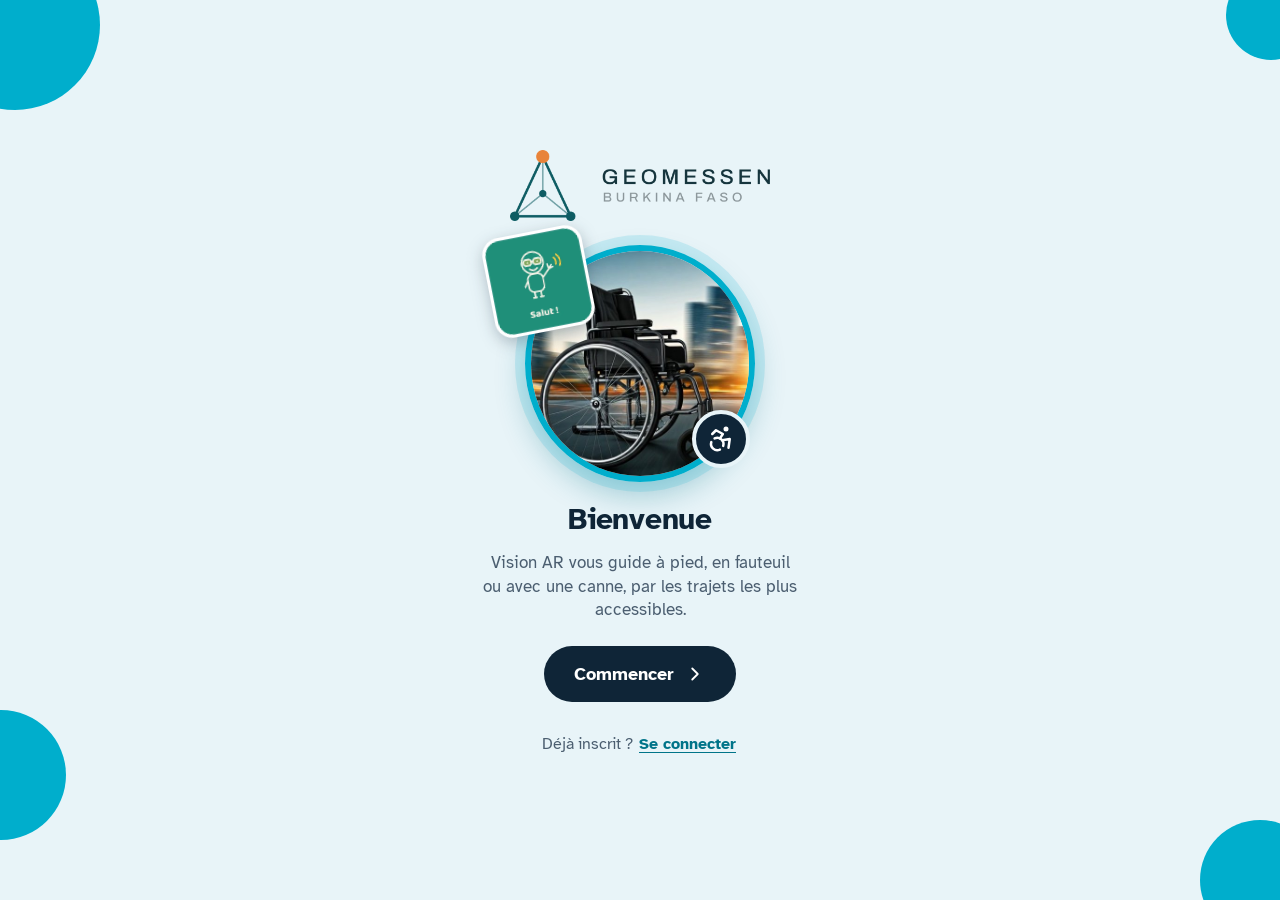
==== index.html @ e01a0bbf "iOS 26 : l'appli de l'écran d'accueil remplit l'écran jusqu'en bas Hauteur annoncée trop courte en m" ====
<!doctype html>
<html lang="fr">
<head>
<meta charset="utf-8">
<meta name="viewport" content="width=device-width, initial-scale=1, viewport-fit=cover">
<title>Vision AR</title>
<meta name="description" content="Guidage piéton accessible — Gennevilliers et Ouagadougou">
<meta name="theme-color" content="#E8F4F8" media="(prefers-color-scheme: light)">
<meta name="theme-color" content="#0A1622" media="(prefers-color-scheme: dark)">
<link rel="icon" type="image/png" href="icons/favicon-32.png?v=3">
<!-- Icône d'écran d'accueil intégrée à la page : certains iPhone n'arrivent pas à la télécharger au moment de l'ajout -->
<link rel="apple-touch-icon" id="touchIcon" href="[data-uri]">
<meta name="apple-mobile-web-app-capable" content="yes">
<meta name="mobile-web-app-capable" content="yes">
<meta name="apple-mobile-web-app-status-bar-style" content="black-translucent">
<meta name="apple-mobile-web-app-title" content="Vision AR">
<link rel="stylesheet" href="vendor/leaflet/leaflet.min.css">
<link rel="stylesheet" href="css/app.css">
<script>try { document.documentElement.dataset.theme = JSON.parse(localStorage.getItem("va-theme")) || "verre"; } catch { /* thème par défaut */ }</script>
<script>
// iOS 26, appli lancée depuis l'écran d'accueil : la hauteur annoncée est trop courte (environ la barre d'état),
// le bas de l'appli s'arrêtait avant le bord de l'écran. On mesure l'écart et on prolonge l'appli (--vp-gap).
(() => {
  const fix = () => {
    const standalone = navigator.standalone === true;      // iPhone seulement (sur Android, screen.height compte les barres système)
    const portrait = innerHeight > innerWidth;
    const gap = standalone && portrait ? Math.max(0, Math.min(120, screen.height - innerHeight)) : 0;
    document.documentElement.style.setProperty("--vp-gap", gap + "px");
  };
  fix();
  addEventListener("resize", fix);
  addEventListener("orientationchange", () => setTimeout(fix, 300));
})();
</script>
<script>
// Logo choisi dans les Paramètres (Paramètres → Logo sur l'écran d'accueil), copie intégrée gardée sur le téléphone.
// Manifeste : seulement hors iPhone. Depuis iOS 17.4, l'iPhone prend l'icône dans le manifeste s'il y en a un
// et doit alors la télécharger, ce qui échoue sur certains appareils (lettre « V » à la place du logo).
(() => {
  let logo = "vert";
  try {
    const l = JSON.parse(localStorage.getItem("va-logo")), data = localStorage.getItem("va-logo-icon");
    if (["soleil", "nuit", "pastille"].includes(l)) logo = l;
    if (logo !== "vert" && data && data.startsWith("data:image/png")) document.getElementById("touchIcon").href = data;
    if (logo !== "vert") document.querySelector('link[rel="icon"]').href = `icons/logos/${logo}/favicon-32.png?v=3`;
  } catch { /* logo par défaut */ }
  const ios = /iphone|ipad|ipod/i.test(navigator.userAgent) || (navigator.platform === "MacIntel" && navigator.maxTouchPoints > 1);
  if (!ios) {
    const m = document.createElement("link");
    m.rel = "manifest"; m.href = (logo === "vert" ? "manifest.webmanifest" : `manifest-${logo}.webmanifest`) + "?v=3";
    document.head.append(m);
  }
})();
</script>
</head>
<body>
<div id="loader" role="status" aria-live="polite">
  <img class="ld-logo" src="img/geomessen.png" alt="Geomessen" width="180" height="60">
  <svg class="ld-scene" viewBox="0 0 300 260" aria-hidden="true">
    <defs><linearGradient id="ldSky" x1="0" y1="0" x2="0" y2="1"><stop offset="0" stop-color="#00AECC"/><stop offset="1" stop-color="#BDEFF7"/></linearGradient>
      <clipPath id="ldClip"><rect width="300" height="260" rx="28"/></clipPath></defs>
    <g clip-path="url(#ldClip)">
      <rect width="300" height="75" fill="url(#ldSky)"/>
      <rect y="72" width="300" height="190" fill="#9FD9A8"/>
      <polygon points="140,72 160,72 270,262 30,262" fill="#5E6B78"/>
      <polygon points="140,72 143,72 70,262 30,262" fill="#C9D3DC"/><polygon points="157,72 160,72 270,262 230,262" fill="#C9D3DC"/>
      <g fill="#fff"><rect class="ld-dash" style="animation-delay:-0s" x="-2" y="-9" width="4" height="18" rx="2"/><rect class="ld-dash" style="animation-delay:-0.5s" x="-2" y="-9" width="4" height="18" rx="2"/><rect class="ld-dash" style="animation-delay:-1s" x="-2" y="-9" width="4" height="18" rx="2"/><rect class="ld-dash" style="animation-delay:-1.5s" x="-2" y="-9" width="4" height="18" rx="2"/></g>
      <g class="ld-tree ld-l" style="animation-delay:-0s"><rect x="-1.5" y="-10" width="3" height="10" rx="1" fill="#8A5A3B"/><circle cy="-16" r="9" fill="#2E9E6B"/><circle cx="-4" cy="-19" r="5" fill="#3DDC97" opacity=".7"/></g><g class="ld-tree ld-l" style="animation-delay:-0.75s"><rect x="-1.5" y="-10" width="3" height="10" rx="1" fill="#8A5A3B"/><circle cy="-16" r="9" fill="#2E9E6B"/><circle cx="-4" cy="-19" r="5" fill="#3DDC97" opacity=".7"/></g><g class="ld-tree ld-l" style="animation-delay:-1.5s"><rect x="-1.5" y="-10" width="3" height="10" rx="1" fill="#8A5A3B"/><circle cy="-16" r="9" fill="#2E9E6B"/><circle cx="-4" cy="-19" r="5" fill="#3DDC97" opacity=".7"/></g><g class="ld-tree ld-l" style="animation-delay:-2.25s"><rect x="-1.5" y="-10" width="3" height="10" rx="1" fill="#8A5A3B"/><circle cy="-16" r="9" fill="#2E9E6B"/><circle cx="-4" cy="-19" r="5" fill="#3DDC97" opacity=".7"/></g><g class="ld-tree ld-r" style="animation-delay:-0s"><rect x="-1.5" y="-10" width="3" height="10" rx="1" fill="#8A5A3B"/><circle cy="-16" r="9" fill="#2E9E6B"/><circle cx="-4" cy="-19" r="5" fill="#3DDC97" opacity=".7"/></g><g class="ld-tree ld-r" style="animation-delay:-0.75s"><rect x="-1.5" y="-10" width="3" height="10" rx="1" fill="#8A5A3B"/><circle cy="-16" r="9" fill="#2E9E6B"/><circle cx="-4" cy="-19" r="5" fill="#3DDC97" opacity=".7"/></g><g class="ld-tree ld-r" style="animation-delay:-1.5s"><rect x="-1.5" y="-10" width="3" height="10" rx="1" fill="#8A5A3B"/><circle cy="-16" r="9" fill="#2E9E6B"/><circle cx="-4" cy="-19" r="5" fill="#3DDC97" opacity=".7"/></g><g class="ld-tree ld-r" style="animation-delay:-2.25s"><rect x="-1.5" y="-10" width="3" height="10" rx="1" fill="#8A5A3B"/><circle cy="-16" r="9" fill="#2E9E6B"/><circle cx="-4" cy="-19" r="5" fill="#3DDC97" opacity=".7"/></g>
      <g class="ld-chair" transform="translate(150 218)">
        <ellipse class="ld-tire" cx="-22" cy="0" rx="6" ry="26"/><ellipse class="ld-tire" cx="22" cy="0" rx="6" ry="26"/><ellipse class="ld-wheel" cx="-22" cy="0" rx="6" ry="26"/><ellipse class="ld-wheel" cx="22" cy="0" rx="6" ry="26"/>
        <rect x="-18" y="-6" width="36" height="8" rx="3" fill="#0F2537"/>
        <rect x="-15" y="-40" width="30" height="36" rx="8" fill="#007489"/>
        <rect x="-13" y="-36" width="26" height="22" rx="5" fill="#0F2537" opacity=".35"/>
        <path class="ld-arm" d="M-14 -34 L-24 -12" /><path class="ld-arm" d="M14 -34 L24 -12"/>
        <circle cx="0" cy="-50" r="10" fill="#0F2537"/>
      </g>
    </g>
  </svg>
  <p class="ld-text">Chargement<span class="ld-dots" aria-hidden="true"></span></p>
</div>
<div id="map" aria-label="Plan"></div>
<section id="panel" aria-live="polite"></section>
<div id="hud" hidden></div>
<div id="ar" hidden aria-label="Vue caméra"></div>
<div id="toast" role="status" hidden></div>
<script src="vendor/leaflet/leaflet.min.js"></script>
<script type="module" src="js/app.js"></script>
</body>
</html>
---- css/app.css ----
/* Vision AR — identité visuelle.
   Pensée pour les personnes à mobilité réduite ou malvoyantes :
   - police Atkinson Hyperlegible (Braille Institute), lettres faciles à distinguer ;
   - palette bleu pétrole (confiance, calme) + turquoise réservé AU CHEMIN, partout le même ;
   - alertes en ambre / corail, toujours avec une icône et un texte (jamais la couleur seule) ;
   - contrastes vérifiés : texte >= 4,5:1 (WCAG AA) en clair comme en sombre ; cibles tactiles >= 48 px. */

@font-face { font-family: "Atkinson Hyperlegible"; font-weight: 400; font-style: normal; font-display: swap;
  src: url("../fonts/atkinson-hyperlegible-400.woff2") format("woff2"); }
@font-face { font-family: "Atkinson Hyperlegible"; font-weight: 700; font-style: normal; font-display: swap;
  src: url("../fonts/atkinson-hyperlegible-700.woff2") format("woff2"); }

:root {
  --radius: 18px;
  --safe-top: env(safe-area-inset-top, 0px); --safe-bottom: env(safe-area-inset-bottom, 0px);
  --safe-left: env(safe-area-inset-left, 0px); --safe-right: env(safe-area-inset-right, 0px);
  --gutter: 18px;
  --side: min(420px, 46vw);
  --panel-h: 0px; --card-h: 0px; --heading: 0deg;
  --brand: #00AECC; --brand-dark: #007489;
  --route: #00AECC; --cyan: #5BE0EA; --amber: #FFC24B; --yellow: #FFE600;
  --c-orange: #F2994A; --c-blue: #2F80ED; --c-magenta: #C2389E;
}
/* Verre : clair, surfaces translucides sur un fond bleuté doux (maquette « Turn right ») */
:root, [data-theme="verre"] {
  --bg: #E8F4F8; --bg-grad: linear-gradient(180deg, #EEF7FA 0%, #E0F0F5 100%);
  --surface: rgba(255, 255, 255, .56); --surface-solid: #FFFFFF; --surface-2: rgba(15, 37, 55, .06); --glass-border: rgba(255, 255, 255, .8);
  /* le flou éclaircit ce qui est derrière : le texte foncé reste lisible même sur une rue sombre */
  --glass-filter: blur(22px) saturate(1.7) brightness(1.15);
  --panel-bg: rgba(236, 241, 248, .6);
  --ink: #0F2537; --muted: #4B5E70; --line: #7C8DA0; --hair: rgba(15, 37, 55, .1);
  --primary: #007489; --on-primary: #FFFFFF; --primary-soft: #DCF3F8; --on-primary-soft: #00505F;
  --ok: #1C7A4D; --ok-bg: #E1F3E9; --warn: #7A4B00; --warn-bg: #FFF1D1; --warn-solid: #F2A23A; --danger: #B42318; --danger-bg: #FDE6E3;
  --nav-bg: rgba(255, 255, 255, .64); --nav-ink: #0F2537;
  --shadow: 0 1px 2px rgba(15, 37, 55, .06), 0 10px 28px rgba(15, 37, 55, .12);
  --accent-grad: linear-gradient(135deg, #00AECC 0%, #3DDC97 100%);
  color-scheme: light;
}
/* Néon : sombre, reflets turquoise (maquette des chevrons lumineux) */
[data-theme="neon"] {
  --bg: #061019; --bg-grad: radial-gradient(120% 60% at 50% 0%, #0E3442 0%, #061019 60%);
  --surface: rgba(14, 32, 48, .52); --surface-solid: #10273A; --surface-2: rgba(91, 224, 234, .08); --glass-border: rgba(91, 224, 234, .24);
  /* le flou assombrit ce qui est derrière : le texte clair reste lisible même sur une rue claire */
  --glass-filter: blur(22px) saturate(1.4) brightness(.6);
  --panel-bg: rgba(6, 16, 25, .7);
  --ink: #ECF2F7; --muted: #A7B7C7; --line: #6F8499; --hair: rgba(91, 224, 234, .14);
  --primary: #33C6DE; --on-primary: #04222B; --primary-soft: rgba(0, 174, 204, .18); --on-primary-soft: #C2F1F8;
  --ok: #7FD6A6; --ok-bg: rgba(61, 220, 151, .14); --warn: #FFD27A; --warn-bg: rgba(255, 194, 75, .14); --warn-solid: #F2A23A;
  --danger: #FF9C8F; --danger-bg: rgba(255, 107, 91, .14);
  --nav-bg: rgba(8, 24, 36, .56); --nav-ink: #FFFFFF;
  --shadow: 0 0 0 1px rgba(91, 224, 234, .08), 0 10px 30px rgba(0, 0, 0, .45);
  --accent-grad: linear-gradient(135deg, #5AD3E8 0%, #00AECC 100%);
  color-scheme: dark;
}

* { box-sizing: border-box; -webkit-tap-highlight-color: transparent; }
[hidden] { display: none !important; }
html, body { margin: 0; height: 100%; overflow: hidden; -webkit-text-size-adjust: 100%; text-size-adjust: 100%; }
/* pas de « glisser pour revenir » du navigateur : l'appli gère ses propres gestes */
html, body { overscroll-behavior: none; }
body { background: var(--bg-grad), var(--bg); color: var(--ink); font: 17px/1.4 "Atkinson Hyperlegible", system-ui, -apple-system, "Segoe UI", Roboto, sans-serif; }
button, input { font: inherit; color: inherit; }
button { touch-action: manipulation; cursor: pointer; }
h1 { font-size: 28px; line-height: 1.15; margin: 0; letter-spacing: -.01em; }
h2 { font-size: 24px; line-height: 1.2; margin: 0; }
h3 { font-size: 18px; margin: 0; display: flex; align-items: center; gap: 10px; }
p { margin: 0; }
.i { width: 22px; height: 22px; flex: none; }
:focus-visible { outline: 3px solid var(--primary); outline-offset: 2px; border-radius: 10px; }
.row { display: flex; align-items: center; gap: 10px; }
.grow { flex: 1; min-width: 0; }
.muted { color: var(--muted); font-size: 15px; display: flex; gap: 8px; align-items: flex-start; }
.muted .i { width: 18px; height: 18px; margin-top: 2px; }

/* Barres de défilement masquées partout : le défilement au doigt, à la molette et au clavier reste actif */
* { scrollbar-width: none; }
*::-webkit-scrollbar { display: none; width: 0; height: 0; }

/* ---- Mise en page : plan en haut, panneau en bas (portrait) --------------------------------- */
#map { position: fixed; left: 0; right: 0; top: 0; height: 40vh; height: 40dvh; z-index: 0; background: var(--surface-2); }
#panel { position: fixed; left: 0; right: 0; bottom: 0; top: calc(40vh - 20px); top: calc(40dvh - 20px);
  overflow-y: auto; overscroll-behavior: contain; background: var(--panel-bg);
  -webkit-backdrop-filter: var(--glass-filter); backdrop-filter: var(--glass-filter); display: flex; flex-direction: column; gap: 14px;
  padding: 8px calc(var(--gutter) + var(--safe-right)) calc(var(--gutter) + var(--safe-bottom)) calc(var(--gutter) + var(--safe-left));
  border-radius: 24px 24px 0 0; box-shadow: 0 -8px 30px rgba(15, 37, 55, .16); z-index: 500; }
#panel > * { flex: none; }
/* Poignée du panneau : grande zone tactile (48 px), petite barre visible */
.handle { display: block; width: 96px; height: 28px; margin: -4px auto 0; border: 0; background: transparent; position: relative; cursor: grab; }
.handle::before { content: ""; position: absolute; left: 50%; top: 11px; width: 48px; height: 6px; margin-left: -24px; border-radius: 3px;
  background: var(--line); opacity: .7; }
.sheet-head { touch-action: none; user-select: none; -webkit-user-select: none; }
body.full #map { display: none; }
/* Recherche et choix d'itinéraire : le plan occupe tout l'écran, SOUS le panneau en verre ;
   le panneau prend la hauteur de son contenu et se réduit d'un glissement (voir layoutSheet) */
body.sheet #map { height: 100vh; height: 100dvh; }
body.sheet #panel { top: auto; min-height: 50vh; min-height: 50dvh; max-height: calc(100vh - 96px - var(--safe-top)); max-height: calc(100dvh - 96px - var(--safe-top));
  transform: translateY(var(--sheet-y, 0px)); transition: transform .3s cubic-bezier(.2, .8, .2, 1); }
body.sheet.dragging #panel { transition: none; }
/* Panneau abaissé : la poignée et le titre seulement ; le reste s'efface au lieu d'être coupé */
body.sheet #panel > :not(.sheet-head) { transition: opacity .2s ease; }
body.sheet #panel.collapsed > :not(.sheet-head) { opacity: 0; visibility: hidden; }
/* Bas d'écran : le panneau se fond dans la couleur du fond (sur iPhone, la bande sous l'appli a cette couleur) */
body.sheet { background: var(--bg); }
body.sheet::after { content: ""; position: fixed; left: 0; right: 0; bottom: 0; height: calc(12px + var(--safe-bottom)); z-index: 501;
  pointer-events: none; background: linear-gradient(to bottom, transparent, var(--bg)); }
body.sheet .leaflet-bottom { bottom: calc(var(--sheet-h, 0px) + 6px); transition: bottom .3s; }
@media (prefers-reduced-motion: reduce) { body.sheet #panel { transition: none; } }
body.full #panel { top: 0; border-radius: 0; box-shadow: none; background: var(--bg-grad), var(--bg); padding-top: calc(var(--gutter) + var(--safe-top));
  padding-left: max(calc(var(--gutter) + var(--safe-left)), calc((100% - 620px) / 2));
  padding-right: max(calc(var(--gutter) + var(--safe-right)), calc((100% - 620px) / 2)); }
body.nav #map { height: 100vh; height: 100dvh; }
body.nav #panel { top: auto; max-height: 54vh; max-height: 54dvh; gap: 12px; }
body.nav .leaflet-bottom { bottom: var(--panel-h); }
.actions { display: flex; gap: 10px; }
.actions > * { flex: 1; min-width: 0; }

@media (max-width: 380px), (max-height: 700px) {
  :root { --gutter: 14px; }
  h1 { font-size: 25px; } h2 { font-size: 22px; }
  #panel { gap: 11px; }
}
@media (orientation: landscape) and (max-height: 600px), (min-width: 768px) and (min-height: 601px) {
  #map, body.nav #map { left: var(--side); right: 0; top: 0; height: 100vh; height: 100dvh; }
  #panel, body.nav #panel { top: 0; bottom: 0; left: 0; right: auto; width: var(--side); max-height: none;
    border-radius: 0; box-shadow: 6px 0 24px rgba(15, 37, 55, .14); padding-top: calc(var(--gutter) + var(--safe-top)); }
  body.full #panel { width: auto; right: 0; }
  body.nav .leaflet-bottom { bottom: 0; }
  body.sheet #map { left: var(--side); }
  body.sheet #panel { top: 0; max-height: none; transform: none !important; }
  body.sheet .leaflet-bottom { bottom: 0; }
  .navcard { left: calc(var(--side) + 12px) !important; }
  .handle { display: none; }
}
@media (orientation: landscape) and (max-height: 600px) {
  :root { --gutter: 14px; }
  #panel { gap: 10px; }
}

/* ---- Boutons ------------------------------------------------------------------------------- */
.btn { min-height: 56px; border: 0; border-radius: 16px; padding: 0 20px; font-size: 18px; font-weight: 700;
  display: inline-flex; align-items: center; justify-content: center; gap: 10px; width: 100%; transition: transform .08s, filter .15s; }
.btn:active { transform: scale(.98); }
.btn.primary { background: var(--primary); color: var(--on-primary); box-shadow: 0 8px 22px rgba(0, 116, 137, .3); }
.btn.danger-soft { background: var(--danger-bg); color: var(--danger); }
.btn.soft { background: var(--primary-soft); color: var(--on-primary-soft); }
.btn.warn { background: var(--warn-bg); color: var(--warn); }
.btn.dark { background: var(--ink); color: var(--bg); }
.btn.small { min-height: 48px; font-size: 16px; padding: 0 14px; width: auto; }
.btn:disabled { opacity: .45; box-shadow: none; cursor: not-allowed; }
.icon-btn { -webkit-backdrop-filter: var(--glass-filter); backdrop-filter: var(--glass-filter); outline: 1px solid var(--glass-border); outline-offset: -1px; width: 48px; height: 48px; flex: none; border-radius: 50%; border: 0; background: var(--surface); color: var(--primary);
  display: grid; place-items: center; box-shadow: var(--shadow); }
.icon-btn .i { width: 24px; height: 24px; }

/* ---- Écran profil -------------------------------------------------------------------------- */
.hero { display: flex; flex-direction: column; gap: 10px; padding: 4px 0 2px; }
.hero.compact { gap: 8px; }
.brand { display: flex; align-items: center; gap: 10px; font-weight: 700; color: var(--primary); font-size: 18px; }
.brand img { border-radius: 11px; box-shadow: var(--shadow); }
.lead { color: var(--muted); font-size: 17px; }
.tiles { display: grid; grid-template-columns: repeat(2, minmax(0, 1fr)); gap: 12px; }
.tile { -webkit-backdrop-filter: var(--glass-filter); backdrop-filter: var(--glass-filter); outline: 1px solid var(--glass-border); outline-offset: -1px; position: relative; min-height: 112px; border: 2px solid transparent; border-radius: var(--radius); background: var(--surface);
  box-shadow: var(--shadow); padding: 14px; display: flex; flex-direction: column; align-items: flex-start; justify-content: space-between;
  gap: 10px; text-align: left; transition: border-color .15s, background .15s; }
.tile-ic { width: 48px; height: 48px; border-radius: 14px; display: grid; place-items: center; background: var(--surface-2); color: var(--primary); }
.tile-ic .i { width: 28px; height: 28px; }
.tile-label { font-weight: 700; font-size: 16px; line-height: 1.2; }
.tile-check { position: absolute; top: 10px; right: 10px; width: 28px; height: 28px; border-radius: 50%; display: grid; place-items: center;
  background: var(--primary); color: var(--on-primary); opacity: 0; transform: scale(.6); transition: .15s; }
.tile-check .i { width: 18px; height: 18px; stroke-width: 3; }
.tile.on { border-color: var(--primary); background: var(--primary-soft); }
.tile.on .tile-ic { background: var(--primary); color: var(--on-primary); }
.tile.on .tile-check { opacity: 1; transform: scale(1); }
.tile.report { min-height: 96px; }
.tile.report .tile-ic { color: var(--warn); background: var(--warn-bg); }
.tile.report:active { border-color: var(--warn-solid); }
.card { -webkit-backdrop-filter: var(--glass-filter); backdrop-filter: var(--glass-filter); outline: 1px solid var(--glass-border); outline-offset: -1px; background: var(--surface); border-radius: var(--radius); padding: 16px; display: flex; flex-direction: column; gap: 6px; box-shadow: var(--shadow); }
.card h3 { color: var(--primary); margin-bottom: 4px; }
.slider { padding: 6px 0 10px; border-bottom: 1px solid var(--hair); }
.slider b { color: var(--primary); }
.scale { display: flex; justify-content: space-between; color: var(--muted); font-size: 13px; }
input[type=range] { width: 100%; accent-color: var(--primary); height: 32px; }
.setting { display: flex; align-items: center; gap: 12px; min-height: 56px; cursor: pointer; }
.setting + .setting { border-top: 1px solid var(--hair); }
.setting > .i { color: var(--primary); }
.setting.strong { -webkit-backdrop-filter: var(--glass-filter); backdrop-filter: var(--glass-filter); outline: 1px solid var(--glass-border); outline-offset: -1px; background: var(--surface); border-radius: var(--radius); padding: 4px 16px; box-shadow: var(--shadow); font-weight: 700; }
.setting.strong > .i { color: var(--danger); }
.switch { appearance: none; width: 54px; height: 32px; border-radius: 16px; background: var(--surface-2); border: 2px solid var(--line);
  position: relative; flex: none; transition: .15s; cursor: pointer; }
.switch::after { content: ""; position: absolute; width: 20px; height: 20px; border-radius: 50%; background: var(--line); top: 4px; left: 4px; transition: .15s; }
.switch:checked { background: var(--primary); border-color: var(--primary); }
.switch:checked::after { background: var(--on-primary); left: 26px; }
.install { display: flex; align-items: center; gap: 12px; padding: 14px 16px; border-radius: var(--radius); background: var(--primary-soft); color: var(--on-primary-soft); }
.install > .i { width: 28px; height: 28px; }
.install span { display: block; font-size: 15px; }
.fine { color: var(--muted); font-size: 13px; display: flex; gap: 8px; }
.fine .i { width: 18px; height: 18px; }

/* ---- Écran « Où allez-vous ? » --------------------------------------------------------------- */
.trip { -webkit-backdrop-filter: var(--glass-filter); backdrop-filter: var(--glass-filter); outline: 1px solid var(--glass-border); outline-offset: -1px; background: var(--surface); border-radius: var(--radius); padding: 8px 10px 8px 16px; box-shadow: var(--shadow); position: relative; }
.trip-row { display: flex; align-items: center; gap: 12px; min-height: 56px; }
.trip-row small { display: block; color: var(--muted); font-size: 13px; }
.trip-row b { display: block; overflow: hidden; text-overflow: ellipsis; white-space: nowrap; }
.trip-dot { width: 14px; height: 14px; border-radius: 50%; flex: none; }
.trip-dot.start { border: 4px solid var(--primary); background: var(--surface); }
.trip-dot.end { background: var(--danger); box-shadow: 0 0 0 3px var(--danger-bg); }
.trip-line { position: absolute; left: 22px; top: 44px; height: 30px; border-left: 2px dotted var(--line); }
.trip .icon-btn { box-shadow: none; background: var(--surface-2); }
.search { display: flex; align-items: center; gap: 10px; min-height: 52px; padding: 0 12px; border-radius: 14px; background: var(--surface-2);
  border: 2px solid transparent; color: var(--muted); }
.search:focus-within { border-color: var(--primary); background: var(--surface); }
.search input { border: 0; outline: 0; background: transparent; width: 100%; font-size: 17px; color: var(--ink); min-height: 48px; }
.search input::placeholder { color: var(--muted); }
.search input { -webkit-appearance: none; appearance: none; }
.search input::-webkit-search-cancel-button, .search input::-webkit-search-decoration { -webkit-appearance: none; display: none; }
/* Croix « effacer » : pastille ronde aux couleurs de l'appli, zone tactile de 44 px */
.search-clear { flex: none; display: grid; place-items: center; width: 44px; height: 44px; margin-right: -8px; padding: 0; border: 0;
  background: transparent; cursor: pointer; -webkit-tap-highlight-color: transparent; }
.search-clear[hidden] { display: none; }
.search-clear .i { width: 26px; height: 26px; padding: 5px; border-radius: 50%; background: var(--primary-soft); color: var(--primary);
  stroke-width: 2.6; transition: transform .15s ease, background .15s ease; }
.search-clear:active .i { transform: scale(.88); background: var(--primary); color: var(--on-primary); }
.search-clear:focus-visible { outline: 2px solid var(--primary); outline-offset: -2px; border-radius: 50%; }
.places-box { display: contents; }
.places { -webkit-backdrop-filter: var(--glass-filter); backdrop-filter: var(--glass-filter); outline: 1px solid var(--glass-border); outline-offset: -1px; background: var(--surface); border-radius: var(--radius); box-shadow: var(--shadow); overflow: hidden; }
.place { width: 100%; min-height: 60px; border: 0; background: transparent; display: flex; align-items: center; gap: 12px; padding: 8px 14px; text-align: left; }
.place + .place { border-top: 1px solid var(--hair); }
.place > .i:first-child { color: var(--primary); }
.place > .i:last-child { color: var(--line); width: 18px; }
.place small { display: block; color: var(--muted); font-size: 13px; }
.pick { display: flex; flex-direction: column; gap: 8px; }
.pick > span { display: flex; align-items: center; gap: 8px; color: var(--muted); font-size: 14px; }
.pick > span .i { width: 18px; height: 18px; }
.seg { display: flex; background: var(--surface-2); border-radius: 14px; padding: 4px; gap: 4px; }
.seg button { flex: 1; min-height: 44px; border: 0; border-radius: 11px; background: transparent; font-size: 15px; font-weight: 700; color: var(--muted);
  display: inline-flex; align-items: center; justify-content: center; gap: 6px; }
.seg button .i { width: 18px; height: 18px; }
.seg button.on { background: var(--surface); color: var(--primary); box-shadow: 0 1px 4px rgba(15, 37, 55, .15); }
.rcard { -webkit-backdrop-filter: var(--glass-filter); backdrop-filter: var(--glass-filter); outline: 1px solid var(--glass-border); outline-offset: -1px; background: var(--surface); border-radius: var(--radius); padding: 14px 16px; border: 2px solid transparent; box-shadow: var(--shadow);
  display: flex; flex-direction: column; gap: 10px; cursor: pointer; transition: border-color .15s; }
.rcard.sel { border-color: var(--primary); }
.rc-head { display: flex; align-items: flex-start; gap: 10px; }
.rc-head > .grow > b { display: block; font-size: 18px; }
.rc-time { color: var(--primary); white-space: nowrap; }
.rc-time b { font-size: 30px; line-height: 1; }
.rc-meta { display: flex; flex-wrap: wrap; gap: 6px 14px; font-size: 15px; color: var(--muted); }
.rc-meta span { display: inline-flex; align-items: center; gap: 6px; }
.rc-meta .i { width: 18px; height: 18px; }
.rc-meta .good { color: var(--ok); } .rc-meta .bad { color: var(--danger); font-weight: 700; }
.badge { display: inline-flex; align-items: center; gap: 5px; margin-top: 4px; font-size: 13px; font-weight: 700; padding: 3px 9px; border-radius: 999px; }
.badge .i { width: 15px; height: 15px; }
.badge.ok { background: var(--ok-bg); color: var(--ok); }
.badge.danger { background: var(--danger-bg); color: var(--danger); }
.tags { display: flex; flex-wrap: wrap; gap: 6px; }
.tag { display: inline-flex; align-items: center; gap: 5px; font-size: 13px; font-weight: 700; border-radius: 8px; padding: 4px 9px;
  background: var(--surface-2); color: var(--muted); }
.tag .i { width: 15px; height: 15px; }
.tag.warn { background: var(--warn-bg); color: var(--warn); }
.tag.danger { background: var(--danger-bg); color: var(--danger); }
.msg { display: flex; gap: 10px; align-items: flex-start; border-radius: 14px; padding: 12px 14px; font-size: 16px; }
.msg .i { margin-top: 1px; }
.msg.warn { background: var(--warn-bg); color: var(--warn); }
.msg.ok { background: var(--ok-bg); color: var(--ok); }

/* ---- Guidage ------------------------------------------------------------------------------- */
.trip-stats { display: flex; flex-wrap: wrap; align-items: center; gap: 10px 16px; }  /* boutons à la ligne si l'écran est étroit */
.trip-stats > div:not(.tools) b { display: block; font-size: 22px; line-height: 1.1; }
.trip-stats > div:not(.tools) span { color: var(--muted); font-size: 14px; }
.tools { margin-left: auto; display: flex; gap: 6px; }
.tool { width: 58px; min-height: 58px; border: 0; border-radius: 14px; background: var(--surface); box-shadow: var(--shadow); color: var(--primary);
  display: flex; flex-direction: column; align-items: center; justify-content: center; gap: 2px; font-size: 11px; font-weight: 700; }
.tool.on { background: var(--primary-soft); color: var(--on-primary-soft); }
.sim { display: flex; gap: 8px; align-items: center; }
.sim .btn { width: auto; flex: 1.2; min-height: 48px; font-size: 16px; }
.sim .speed { flex: 1.4; }
.sim .icon-btn { box-shadow: none; background: var(--surface-2); }
.muted.gps .i { color: var(--ok); }
.navcard { position: fixed; left: calc(12px + var(--safe-left)); right: calc(12px + var(--safe-right)); top: calc(12px + var(--safe-top)); z-index: 600;
  background: var(--nav-bg); color: var(--nav-ink); border-radius: 20px; padding: 14px 16px; display: flex; align-items: center; gap: 14px;
  box-shadow: 0 10px 30px rgba(6, 20, 32, .35); }
.nc-ic { width: 64px; height: 64px; flex: none; border-radius: 18px; background: var(--route); color: #04222B; display: grid; place-items: center; }
.nc-ic .i { width: 42px; height: 42px; stroke-width: 2.6; }
.nc-txt { min-width: 0; }
.navcard .d { font-size: clamp(26px, 8vw, 32px); font-weight: 700; line-height: 1.1; }
.navcard .s { font-size: 16px; opacity: .9; overflow-wrap: anywhere; }
.nc-alert { margin-top: 6px; background: var(--amber); color: #0F2537; border-radius: 8px; padding: 3px 8px; font-size: 14px; font-weight: 700;
  display: inline-flex; align-items: center; gap: 6px; }
.nc-alert .i { width: 16px; height: 16px; }
@media (orientation: landscape) and (max-height: 600px) {
  .nc-ic { width: 52px; height: 52px; } .nc-ic .i { width: 34px; height: 34px; }
  .navcard .d { font-size: 24px !important; }
}

/* ---- Carte : repères, popups, légende ------------------------------------------------------------ */
.leaflet-container { font: inherit; background: var(--surface-2); }
.leaflet-popup-content-wrapper { border-radius: 14px; box-shadow: var(--shadow); }
.leaflet-popup-content { margin: 12px 14px; }
.pp { min-width: 190px; font-size: 14px; color: #0F2537; }
.pp-title { font-weight: 700; font-size: 16px; margin-bottom: 6px; }
.pp-row { display: flex; align-items: center; gap: 8px; padding: 3px 0; }
.pp-row span { flex: 1; color: #4B5E70; }
.pp-row .i { width: 16px; height: 16px; color: #007489; }
.pp-src { color: #4B5E70; font-size: 12px; margin: 2px 0 4px 24px; }
.pp-remove { display: flex; align-items: center; justify-content: center; gap: 6px; width: 100%; min-height: 44px; margin-top: 8px; border: 0;
  border-radius: 12px; background: #FDECEA; color: #A2281A; font: 700 15px "Atkinson Hyperlegible", sans-serif; }
.pp-remove .i { width: 18px; height: 18px; }
.pin { width: 34px; height: 34px; border-radius: 50% 50% 50% 6px; transform: rotate(-45deg); display: grid; place-items: center;
  border: 2px solid #fff; box-shadow: 0 3px 8px rgba(15, 37, 55, .35); }
.pin .i { transform: rotate(45deg); width: 18px; height: 18px; color: #fff; }
.pin-poi { background: #007489; }
.pin-report { background: #C2410C; }
.pin-dest { background: #B42318; }
/* Arrêts de transport : couleur par mode, petit badge M / T / RER */
.pin-transit { border: 2px solid #fff; }
.pin-badge { position: absolute; left: 22px; top: -8px; min-width: 20px; height: 20px; padding: 0 5px; border-radius: 10px; border: 2px solid #fff;
  color: #fff; font: 700 11px/16px "Atkinson Hyperlegible", sans-serif; text-align: center; }
.pp-type { display: flex; align-items: center; gap: 6px; font-weight: 700; margin-bottom: 6px; }
.pp-type .i { width: 18px; height: 18px; }
.pp-lines { display: flex; flex-wrap: wrap; gap: 6px; margin: 4px 0 6px; }
.line-chip { min-width: 30px; height: 26px; padding: 0 8px; border-radius: 7px; display: inline-grid; place-items: center; font-weight: 700; font-size: 14px; }
.pp-guide { display: flex; align-items: center; justify-content: center; gap: 6px; width: 100%; min-height: 44px; margin-top: 8px; border: 0;
  border-radius: 12px; background: #007489; color: #fff; font: 700 15px "Atkinson Hyperlegible", sans-serif; }
.pp-guide .i { width: 18px; height: 18px; }
.place-ic { display: grid; place-items: center; color: var(--primary); }
.start-dot { width: 24px; height: 24px; border-radius: 50%; background: #fff; border: 6px solid #007489; box-shadow: 0 2px 6px rgba(15, 37, 55, .35); }
.me { width: 28px; height: 28px; border-radius: 50%; background: rgba(0, 174, 204, .25); display: grid; place-items: center; animation: pulse 2s infinite; }
.me span { width: 18px; height: 18px; border-radius: 50%; background: #007489; border: 3px solid #fff; box-shadow: 0 2px 6px rgba(15, 37, 55, .4); }
@keyframes pulse { 50% { box-shadow: 0 0 0 10px rgba(0, 174, 204, 0); background: rgba(0, 174, 204, .4); } }
@media (prefers-reduced-motion: reduce) { .me { animation: none; } * { transition: none !important; } }
.leaflet-control-attribution { border-radius: 0 0 0 8px; font-size: 11px; }
/* Mention des sources : bande fixe en bas de l'écran (voir app.js) ; sur le plan, seulement dans la vue caméra */
body .leaflet-control-attribution { display: none; }
#ar .leaflet-control-attribution { display: block; }
.map-credits { position: fixed; left: 0; right: 0; bottom: 0; z-index: 502; pointer-events: auto;
  padding: 3px calc(10px + var(--safe-right)) calc(3px + var(--safe-bottom)) calc(10px + var(--safe-left));
  font-size: 11px; line-height: 16px; text-align: center; color: var(--muted); background: var(--bg);
  border-top: 1px solid var(--hair); }
.map-credits a { color: inherit; text-decoration: underline; text-underline-offset: 2px; }
.map-credits .leaflet-attribution-flag { display: none !important; }   /* petit drapeau de Leaflet : inutile ici */
body.full .map-credits { display: none; }
/* le bas du panneau laisse la place à la bande */
body:not(.full) #panel { padding-bottom: calc(var(--gutter) + var(--safe-bottom) + 24px); }
body.sheet::after { display: none; }
@media (orientation: landscape) and (max-height: 600px), (min-width: 768px) and (min-height: 601px) {
  .map-credits { left: var(--side); border-top: 0; border-radius: 8px 0 0 0; background: color-mix(in srgb, var(--bg) 85%, transparent); }
  body:not(.full) #panel { padding-bottom: calc(var(--gutter) + var(--safe-bottom)); }
}
/* carte du dôme (guidage) : la mention reste en bas, dans la partie visible */
#ar .leaflet-top.leaflet-right { top: auto; bottom: 0; }
#ar .leaflet-control-attribution { border-radius: 8px 0 0 0; }

/* ---- Vue lunettes : le noir est transparent sur un guide d'onde ------------------------------------- */
#hud { position: fixed; inset: 0; z-index: 1200; background: #000; color: #fff; font-weight: 700;
  padding: calc(24px + var(--safe-top)) calc(24px + var(--safe-right)) calc(20px + var(--safe-bottom)) calc(24px + var(--safe-left));
  display: flex; flex-direction: column; justify-content: space-between; }
#hud .main { display: flex; align-items: center; gap: 18px; }
#hud .arr { line-height: 0; }
#hud .arr .i { width: clamp(72px, min(26vw, 22vh), 120px); height: clamp(72px, min(26vw, 22vh), 120px); stroke-width: 2.4; }
#hud .dist { font-size: clamp(40px, min(14vw, 10vh), 64px); }
#hud .verb { font-size: clamp(28px, min(10vw, 7vh), 44px); }
#hud .big { font-size: clamp(32px, min(11vw, 8vh), 48px); }
#hud .street { font-size: clamp(18px, 5.5vw, 26px); font-weight: 400; overflow-wrap: anywhere; }
#hud .alert { border: 3px solid var(--amber); border-radius: 16px; padding: 12px; color: var(--amber); font-size: clamp(22px, 7vw, 32px);
  display: flex; flex-wrap: wrap; align-items: center; gap: 8px; }
#hud .alert .i { width: 32px; height: 32px; }
#hud .alert span { width: 100%; color: #fff; font-size: clamp(16px, 4.5vw, 22px); font-weight: 400; }
#hud .chips { display: flex; gap: 10px; align-items: center; flex-wrap: wrap; }
#hud .chips i { font-style: normal; border: 2px solid var(--cyan); color: var(--cyan); border-radius: 10px; padding: 6px 12px; font-size: 18px; }
#hud .close { color: #777; font-size: 14px; font-weight: 400; text-align: center; }

#toast { position: fixed; left: calc(16px + var(--safe-left)); right: calc(16px + var(--safe-right)); bottom: calc(20px + var(--safe-bottom));
  max-width: 560px; margin: 0 auto; z-index: 1300; background: #0F2537; color: #fff; border-radius: 16px; padding: 14px 16px;
  font-size: 15px; box-shadow: 0 10px 30px rgba(6, 20, 32, .35); display: flex; gap: 10px; align-items: flex-start; }
#toast .i { color: var(--nav-accent); }

/* ---- Choix du thème ----------------------------------------------------------------------- */
.themes { display: grid; grid-template-columns: 1fr 1fr; gap: 10px; }
.theme-card { border: 2px solid transparent; border-radius: 16px; background: var(--surface-2); padding: 8px; display: flex; flex-direction: column;
  gap: 2px; text-align: left; }
.theme-card.on { border-color: var(--primary); background: var(--primary-soft); }
.theme-card b { font-size: 16px; margin-top: 4px; }
.theme-card small { color: var(--muted); font-size: 13px; }
.preview { position: relative; height: 84px; border-radius: 11px; overflow: hidden; display: block; }
.pv-verre { background: linear-gradient(#cfe0ef, #9fb4c6 55%, #8e99a6 55%); }
.pv-verre i:nth-child(1) { position: absolute; left: 38%; right: 38%; bottom: 0; height: 60%; background: linear-gradient(#3DDC97aa, #12B5C3ee);
  clip-path: polygon(42% 0, 58% 0, 100% 100%, 0 100%); }
.pv-verre i:nth-child(2) { position: absolute; left: 8px; top: 8px; width: 44%; height: 12px; border-radius: 6px; background: #ffffffd9; }
.pv-verre i:nth-child(3) { position: absolute; left: 0; right: 0; bottom: 0; height: 24%; background: #ffffffcc; border-radius: 50% 50% 0 0 / 70% 70% 0 0; }
.pv-neon { background: linear-gradient(#123344, #061019 55%, #0a1a26 55%); }
.pv-neon i:nth-child(1) { position: absolute; left: 50%; bottom: 8px; width: 34px; height: 34px; margin-left: -17px;
  border: 6px solid #5BE0EA; border-right: 0; border-bottom: 0; transform: rotate(45deg) scaleY(.6); box-shadow: -3px -3px 12px #5BE0EA; }
.pv-neon i:nth-child(2) { position: absolute; left: 14%; top: 14%; width: 22px; height: 30px; border-radius: 50% 50% 50% 0; transform: rotate(-45deg);
  background: #12B5C366; border: 1px solid #82ECF2; }
.pv-neon i:nth-child(3) { position: absolute; right: 14%; top: 8%; width: 28px; height: 38px; border-radius: 50% 50% 50% 0; transform: rotate(-45deg);
  background: #12B5C366; border: 1px solid #82ECF2; }

/* ---- Écran de guidage en réalité augmentée --------------------------------------------------- */
body.nav-ar #panel { display: none; }
#ar { position: fixed; inset: 0; z-index: 1050; overflow: hidden; color: var(--ink); background: #0F2537; }
/* Appli Android : l'image caméra et le tracé ARCore sont dessinés sous la page, qui devient transparente */
html.native-ar-on, html.native-ar-on body { background: transparent !important; }
#ar.native-ar { background: transparent; }
#ar.native-ar video { display: none; }
#ar video, #ar > canvas { position: absolute; inset: 0; width: 100%; height: 100%; object-fit: cover; }
#ar > canvas { z-index: 1; pointer-events: none; }
#ar.no-camera { background: linear-gradient(180deg, #d9e5f0 0%, #b9c7d6 44%, #9aa6b3 44%, #7f8b98 100%); }
[data-theme="neon"] #ar.no-camera { background: linear-gradient(180deg, #0f3242 0%, #071722 44%, #040b12 44%, #02070b 100%); }
#ar .ar-ui { position: absolute; inset: 0; z-index: 3; pointer-events: none; }
#ar .ar-ui button, #ar .sheet, #ar .scrim { pointer-events: auto; }
.glass, #ar .chip, #ar .bubble, #ar .dock .pill, #ar .dock .round, #ar .banner, #ar .sheet, #ar .rose {
  background: var(--nav-bg); -webkit-backdrop-filter: var(--glass-filter); backdrop-filter: var(--glass-filter);
  border: 1px solid var(--glass-border); box-shadow: var(--shadow); color: var(--nav-ink); }

/* Pastilles du haut : Marches · Arrivée · Distance */
/* Haut de l'écran : pastilles, consigne, alerte (empilées : rien ne cache la rue devant soi) */
#ar .top { position: absolute; left: calc(10px + var(--safe-left)); right: calc(10px + var(--safe-right)); top: calc(10px + var(--safe-top));
  display: flex; flex-direction: column; gap: 8px; }
#ar .chips { display: grid; grid-template-columns: repeat(3, minmax(0, 1fr)); gap: 8px; }
#ar .chip { border-radius: 999px; padding: 6px 10px 6px 6px; display: flex; align-items: center; gap: 8px; min-width: 0; }
#ar .chip-ic { width: 38px; height: 38px; flex: none; border-radius: 50%; display: grid; place-items: center; background: var(--surface-solid);
  border: 3px solid currentColor; }
#ar .chip-ic .i { width: 19px; height: 19px; }
#ar .chip > span:last-child { min-width: 0; display: flex; flex-direction: column; line-height: 1.1; }
#ar .chip small { font-size: 12px; font-weight: 700; white-space: nowrap; }
#ar .chip b { font-size: 16px; white-space: nowrap; overflow: hidden; text-overflow: ellipsis; color: var(--nav-ink); }
#ar .c-steps { color: var(--c-orange); } #ar .c-eta { color: var(--c-blue); } #ar .c-dist { color: var(--c-magenta); }
[data-theme="neon"] #ar .c-steps { color: #FFB46B; } [data-theme="neon"] #ar .c-eta { color: #A9CFFF; } [data-theme="neon"] #ar .c-dist { color: #FFBCE8; }
[data-theme="verre"] #ar .c-steps small { color: #5E2B04; } [data-theme="verre"] #ar .c-eta small { color: #0F3A7A; } [data-theme="verre"] #ar .c-dist small { color: #66104F; }
[data-theme="verre"] #ar .bubble span, [data-theme="verre"] #ar .sheet-label { color: #263B50; }

#ar .banner {
  border-radius: 16px; padding: 10px 14px; display: flex; gap: 10px; align-items: flex-start; font-size: 15px; }
#ar .banner.danger { background: rgba(214, 64, 52, .94); color: #fff; border-color: transparent; }
#ar .banner.warn { color: var(--warn); }
#ar .banner b { margin-right: 6px; }

/* Consigne : icône de la manœuvre, texte, distance — sous les pastilles */
#ar .bubble { border-radius: 18px; padding: 10px 14px 10px 10px; display: flex; align-items: center; gap: 12px; }
#ar .bubble-txt { flex: 1; min-width: 0; display: flex; flex-direction: column; }
#ar .bubble b { font-size: 19px; line-height: 1.15; }
#ar .bubble-dist { flex: none; font-size: 26px; font-weight: 700; color: var(--nav-ink); }
#ar .bubble span { font-size: 14px; color: var(--muted); }
[data-theme="neon"] #ar .bubble span { color: #B9D3DE; }
#ar .bubble em { font-style: normal; font-size: 13px; font-weight: 700; color: var(--warn); display: flex; align-items: center; gap: 4px; margin-top: 2px; }
#ar .bubble em .i { width: 14px; height: 14px; }
#ar .bubble em.arrow-note { color: var(--primary); }
#ar .bubble-ic { flex: none; width: 48px; height: 48px; border-radius: 14px; display: grid; place-items: center;
  background: var(--accent-grad); color: #04222B; box-shadow: 0 4px 12px rgba(0, 174, 204, .45); }
#ar .bubble-ic .i { width: 28px; height: 28px; stroke-width: 2.6; }

/* Dôme : mini-carte arrondie, anneau de boussole */
#ar .dome { position: absolute; left: 0; right: 0; bottom: 0; height: calc(min(36vh, 330px) + var(--safe-bottom)); z-index: 2;
  transition: height .3s ease; }
#ar .dome-map { position: absolute; inset: 22px 0 0 0; overflow: hidden; clip-path: ellipse(78% 100% at 50% 100%);
  box-shadow: inset 0 0 0 1px rgba(255, 255, 255, .5); }
#ar .dome-map > #map { position: absolute !important; inset: 0 !important; width: 100% !important; height: 100% !important; }
/* fond opaque : jamais de « trou » vers la caméra pendant le chargement des tuiles */
#ar .dome-map { background: #E4E9ED; }
#ar .dome-map > #map { background: #E4E9ED; }
#ar .ring { position: absolute; inset: 0; width: 100%; height: 100%; pointer-events: none; overflow: visible; }
/* Poignée posée au sommet de l'anneau : tirer vers le haut / le bas (cible tactile de 44 px) */
#ar .dome-grip { position: absolute; left: 50%; top: 0; width: 88px; height: 44px; margin-left: -44px; border: 0; background: transparent;
  display: grid; place-items: center; touch-action: none; cursor: grab; z-index: 5; pointer-events: auto; }
#ar .dome-grip span { width: 56px; height: 8px; border-radius: 99px; background: rgba(255, 255, 255, .95);
  box-shadow: 0 0 0 2px rgba(0, 116, 137, .55), 0 0 10px rgba(91, 224, 234, .9); }
#ar .ring-arc { fill: none; stroke: rgba(255, 255, 255, .85); stroke-width: 2.5; vector-effect: non-scaling-stroke; filter: drop-shadow(0 0 6px rgba(91, 224, 234, .9)); }
#ar .ring circle { fill: rgba(255, 255, 255, .9); }
[data-theme="neon"] #ar .ring-arc { stroke: #5BE0EA; }
#ar.map-full .dome { height: calc(100% - var(--top-h, 220px) - 12px); }
#ar .dome-ui { position: absolute; left: 0; right: 0; bottom: 0; height: calc(min(36vh, 330px) + var(--safe-bottom)); z-index: 4; pointer-events: none; }
#ar.map-full .dome-ui { height: calc(100% - var(--top-h, 220px) - 12px); }
#ar .rose { position: absolute; right: calc(14px + var(--safe-right)); bottom: calc(88px + var(--safe-bottom)); width: 52px; height: 52px; border-radius: 50%;
  display: grid; place-items: center; }
#ar .stop-text { font-size: 16px; color: var(--ink); }
#ar .btn.danger { background: #C4321F; color: #fff; }
#ar .rose.on { outline: 3px solid var(--route); }
#ar .rose .needle { position: absolute; width: 6px; height: 34px; transform: rotate(calc(-1 * var(--heading)));
  background: linear-gradient(#E5484D 50%, #A7B7C7 50%); clip-path: polygon(50% 0, 100% 50%, 50% 100%, 0 50%); }
#ar .rose i { position: absolute; top: 2px; font-style: normal; font-size: 11px; font-weight: 700; }
#ar .alt-note { display: none; }
.alt-tag { display: inline-block; white-space: nowrap; transform: translate(-50%, -50%); padding: 4px 10px; border-radius: 999px; font: 700 13px "Atkinson Hyperlegible", sans-serif;
  color: #fff; background: linear-gradient(135deg, #E8457C, #C2389E); box-shadow: 0 4px 12px rgba(194, 56, 158, .45); }
.puck { position: relative; width: 90px; height: 90px; }
.puck .cone { position: absolute; left: 50%; top: 50%; width: 90px; height: 90px; margin: -45px; border-radius: 50%;
  background: conic-gradient(from -30deg, rgba(47, 128, 237, .45) 0deg, rgba(47, 128, 237, 0) 60deg, transparent 60deg);
  transform: rotate(var(--heading)); }
.puck span { position: absolute; left: 50%; top: 50%; width: 26px; height: 26px; margin: -13px; border-radius: 50%; background: #2F80ED;
  border: 4px solid #fff; box-shadow: 0 0 0 6px rgba(47, 128, 237, .25), 0 3px 8px rgba(15, 37, 55, .4); }

/* Barre de commandes en verre */
#ar .dock { position: absolute; left: calc(10px + var(--safe-left)); right: calc(10px + var(--safe-right)); bottom: calc(10px + var(--safe-bottom));
  display: flex; align-items: center; justify-content: space-between; gap: 6px; }
#ar .dock .round { width: 52px; height: 52px; flex: none; border-radius: 50%; display: grid; place-items: center; }
#ar .dock .pill { height: 52px; flex: 1; min-width: 0; border-radius: 999px; display: inline-flex; align-items: center; justify-content: center; gap: 6px;
  font-weight: 700; font-size: 15px; padding: 0 10px; }
#ar .dock .pill span { overflow: hidden; text-overflow: ellipsis; white-space: nowrap; }
#ar .dock .pill.stop { background: #C4321F; color: #fff; border-color: rgba(255, 255, 255, .85); }
#ar .dock .center { width: 66px; height: 66px; flex: none; border-radius: 50%; border: 3px solid rgba(255, 255, 255, .9); background: var(--accent-grad);
  color: #04222B; display: grid; place-items: center; box-shadow: 0 0 0 6px rgba(61, 220, 151, .2), 0 10px 26px rgba(0, 174, 204, .55); }
#ar .dock .center .i { width: 30px; height: 30px; stroke-width: 2.4; }
#ar .dock .i { width: 22px; height: 22px; }

/* Feuilles : réglages et signalement */
#ar .scrim { position: absolute; inset: 0; z-index: 10; background: rgba(6, 16, 25, .45); }
/* Une fenêtre ouverte (réglages, signalement) passe devant tout ; les indicateurs du guidage s'effacent */
#ar.sheet-open .dome-ui, #ar.sheet-open .bubble, #ar.sheet-open .banner, #ar.sheet-open .dome-grip { visibility: hidden; }
#ar .sheet { position: absolute; z-index: 11; left: calc(8px + var(--safe-left)); right: calc(8px + var(--safe-right)); bottom: calc(8px + var(--safe-bottom));
  max-height: calc(100% - 80px - var(--safe-top)); overflow-y: auto; border-radius: 26px; padding: 16px; display: flex; flex-direction: column; gap: 10px;
  max-width: 560px; margin: 0 auto; background: var(--surface-solid); }
#ar .sheet-head { display: flex; align-items: center; gap: 8px; }
#ar .sheet-head h3 { flex: 1; color: var(--primary); }
#ar .sheet .x { width: 44px; height: 44px; border-radius: 50%; border: 0; background: var(--surface-2); display: grid; place-items: center; color: var(--ink); }
#ar .sheet-label { font-size: 13px; font-weight: 700; color: var(--muted); text-transform: uppercase; letter-spacing: .06em; margin-top: 4px; }
#ar .sheet-row { display: flex; gap: 8px; align-items: center; }
#ar .sheet-row .btn { width: auto; flex: 1; min-height: 48px; font-size: 16px; }
#ar .sheet-row .seg { flex: 1.3; }
#ar .sheet .tiles .tile { min-height: 84px; }
#ar .sheet .setting.strong { box-shadow: none; background: var(--surface-2); }

@media (max-width: 380px) {
  #ar .chip { padding: 5px 8px 5px 5px; gap: 6px; } #ar .chip-ic { width: 32px; height: 32px; } #ar .chip b { font-size: 14px; }
  #ar .dock .pill span { display: none; } #ar .bubble-dist { font-size: 22px; } #ar .bubble b { font-size: 17px; }
}
@media (orientation: landscape) and (max-height: 600px) {
  #ar .top { right: auto; width: min(560px, 52%); }
  #ar .dome, #ar .dome-ui { left: auto; width: 46%; height: calc(100% - 70px - var(--safe-top)); }
  #ar .dock { left: calc(10px + var(--safe-left)); right: auto; width: 52%; }
}

/* ---- Choix d'itinéraire : bouton « Fermer » bien visible --------------------------------------- */
.routes-head { display: flex; align-items: center; gap: 10px; }
.routes-head h3 { flex: 1; color: var(--primary); }
.map-close { position: fixed; top: calc(12px + var(--safe-top)); right: calc(12px + var(--safe-right)); z-index: 520;
  height: 52px; padding: 0 18px 0 14px; border-radius: 999px; border: 2px solid rgba(255, 255, 255, .85); background: #0F2537; color: #fff;
  font-weight: 700; font-size: 16px; display: inline-flex; align-items: center; gap: 6px; box-shadow: 0 8px 24px rgba(6, 20, 32, .45); }
.map-close .i { width: 22px; height: 22px; stroke-width: 2.6; }
/* Bouton Paramètres sur le plan */
.map-settings { position: fixed; top: calc(12px + var(--safe-top)); left: calc(12px + var(--safe-left)); z-index: 520; width: 52px; height: 52px;
  border-radius: 50%; border: 0; display: grid; place-items: center; background: var(--surface-solid); color: var(--primary); box-shadow: var(--shadow); }
.map-settings .i { width: 26px; height: 26px; }
body:not(.sheet) .map-settings { display: none; }
/* Page Paramètres : lignes en liste dans les cartes */
.set-row { display: flex; align-items: center; gap: 12px; min-height: 56px; width: 100%; padding: 0; border: 0; background: none;
  color: var(--ink); font: inherit; text-align: left; cursor: pointer; }
.set-row.static { cursor: default; }
.set-row + .set-row, .set-row + .setting, .setting + .set-row, .set-info + .set-info { border-top: 1px solid var(--hair); }
.set-row > .i:first-child, .set-info summary > .i:first-child { color: var(--primary); }
.set-row > .i:last-child:not(:first-child), .set-info summary > .i:last-child { color: var(--muted); width: 20px; height: 20px; }
.set-row small { display: block; font-size: 13px; color: var(--muted); }
.set-val { color: var(--primary); font-weight: 700; text-align: right; }
.set-info summary { display: flex; align-items: center; gap: 12px; min-height: 56px; cursor: pointer; list-style: none; }
.set-info summary::-webkit-details-marker { display: none; }
.set-info[open] summary > .i:last-child { transform: rotate(90deg); }
.set-text { padding: 0 0 12px 36px; color: var(--ink); font-size: 15px; display: flex; flex-direction: column; gap: 8px; }
.set-version { justify-content: center; text-align: center; }
.set-check { color: var(--primary); display: grid; place-items: center; }
.set-row[aria-pressed="true"] { font-weight: 700; }

/* ---- Glisser depuis un bord : retour / suivant ---------------------------------------------------- */
.swipe-hint { position: fixed; top: 50%; z-index: 1400; width: 64px; height: 64px; margin-top: -32px; border-radius: 50%;
  display: grid; place-items: center; pointer-events: none; opacity: calc(.35 + var(--p, 0) * .65);
  background: var(--nav-bg); color: var(--nav-ink); border: 1px solid var(--glass-border); box-shadow: var(--shadow);
  -webkit-backdrop-filter: var(--glass-filter); backdrop-filter: var(--glass-filter); }
.swipe-hint.left { left: calc(-56px + var(--p, 0) * 76px + var(--safe-left)); }
.swipe-hint.right { right: calc(-56px + var(--p, 0) * 76px + var(--safe-right)); }
.swipe-hint.ready { background: var(--primary); color: var(--on-primary); transform: scale(1.08); }
.swipe-hint .i { width: 28px; height: 28px; stroke-width: 2.6; }
.swipe-hint span { position: absolute; top: 70px; white-space: nowrap; font-size: 13px; font-weight: 700; color: #fff;
  text-shadow: 0 1px 3px rgba(0, 0, 0, .7); }

/* ---- Confirmation (quitter le guidage) ------------------------------------------------------------ */
.confirm { position: fixed; inset: 0; z-index: 1500; background: rgba(6, 16, 25, .45); display: flex; align-items: flex-end; justify-content: center;
  padding: 0 12px calc(16px + var(--safe-bottom)); }
.confirm-box { width: min(440px, 100%); border-radius: 24px; padding: 18px; display: flex; flex-direction: column; gap: 14px;
  background: var(--surface-solid); color: var(--ink); box-shadow: var(--shadow); }
.confirm-box h3 { color: var(--primary); }

/* ---- Authentification : Bienvenue, Connexion, Inscription (d'après la maquette) ----------------- */
body.auth-screen #panel { padding: 0; gap: 0; background: var(--bg); }
.auth { position: relative; min-height: 100%; display: flex; flex-direction: column; overflow: hidden;
  padding: 0 0 calc(24px + var(--safe-bottom)); }
.btn.ink { background: #0F2537; color: #fff; border-radius: 999px; width: auto; align-self: center; padding: 0 30px; }
[data-theme="neon"] .btn.ink { background: var(--primary); color: var(--on-primary); }
.link { border: 0; background: none; padding: 6px 2px; min-height: 44px; color: var(--primary); font-weight: 700; font-size: inherit;
  text-decoration: underline; text-underline-offset: 3px; }
.link.small { font-size: 15px; align-self: flex-end; margin-top: -6px; }
.switch-auth { text-align: center; color: var(--muted); font-size: 16px; margin-top: 6px; }
.demo-note { display: flex; gap: 8px; align-items: flex-start; margin: 8px calc(20px + var(--safe-left)) 0; font-size: 13px; color: var(--muted); }
.demo-note .i { width: 16px; height: 16px; margin-top: 2px; color: var(--primary); }

/* Bienvenue : ronds bleus aux coins, logo, photo ronde, bouton noir */
.welcome { align-items: center; text-align: center; gap: 14px; justify-content: center;
  padding: calc(48px + var(--safe-top)) calc(28px + var(--safe-right)) calc(32px + var(--safe-bottom)) calc(28px + var(--safe-left)); }
.blob { position: absolute; border-radius: 50%; background: var(--brand); pointer-events: none; }
.blob.b1 { width: 170px; height: 170px; left: -70px; top: -60px; }
.blob.b2 { width: 90px; height: 90px; right: -36px; top: -30px; }
.blob.b3 { width: 130px; height: 130px; left: -64px; bottom: 60px; }
.blob.b4 { width: 120px; height: 120px; right: -40px; bottom: -40px; }
.welcome-logo { position: relative; width: min(260px, 70%); height: auto; margin-bottom: 4px; }
[data-theme="neon"] .welcome-logo { content: url("../img/geomessen-blanc.png"); }
.welcome-illu { position: relative; width: min(230px, 58vw); aspect-ratio: 1; margin: 6px 0; }
.welcome-illu img { width: 100%; height: 100%; object-fit: cover; border-radius: 50%; border: 6px solid var(--brand);
  box-shadow: 0 0 0 10px rgba(0, 174, 204, .15), 0 14px 30px rgba(0, 116, 137, .3); }
.welcome-badge { position: absolute; right: 2%; bottom: 6%; width: 58px; height: 58px; border-radius: 50%; background: #0F2537; color: #fff;
  display: grid; place-items: center; border: 4px solid var(--bg); }
.welcome-badge .i { width: 30px; height: 30px; }
.welcome h1 { font-size: 30px; }
.welcome .lead { max-width: 320px; }
.welcome .btn.ink { margin-top: 10px; position: relative; }

/* Connexion / Inscription : bandeau bleu avec la photo en fond et un bord en vague */
.auth-hero { position: relative; min-height: calc(230px + var(--safe-top)); display: flex; flex-direction: column; align-items: center;
  justify-content: flex-end; gap: 10px; padding: calc(28px + var(--safe-top)) 20px 64px; color: #fff; overflow: hidden;
  background: var(--brand); }
.auth-hero .hero-bg { position: absolute; inset: 0; width: 100%; height: 100%; object-fit: cover; }
/* voile bleu : la photo reste visible et le texte blanc lisible (plus foncé en bas, sous le titre) */
.auth-hero::before { content: ""; position: absolute; inset: 0; z-index: 1;
  background: linear-gradient(180deg, rgba(0, 174, 204, .72) 0%, rgba(0, 150, 178, .8) 50%, rgba(0, 104, 124, .92) 100%); }
.auth-hero > *:not(.hero-bg) { position: relative; z-index: 2; }
.hero-logo { width: min(210px, 60%); height: auto; }
.auth-hero h1 { font-size: 30px; color: #fff; text-shadow: 0 2px 8px rgba(0, 40, 50, .35); }
.hero-wave { position: absolute !important; left: 0; right: 0; bottom: -1px; width: 100%; height: 56px; z-index: 3 !important; }
.hero-wave path { fill: var(--bg); }
.auth-form { display: flex; flex-direction: column; gap: 18px; padding: 8px calc(22px + var(--safe-right)) 4px calc(22px + var(--safe-left)); }
.with-hero .switch-auth, .with-hero .social { padding: 0 22px; }

/* Champ au contour arrondi, libellé posé sur le trait (maquette) */
.field { position: relative; }
.field label { position: absolute; left: 16px; top: -10px; padding: 0 6px; font-size: 14px; font-weight: 700; color: var(--primary);
  background: var(--bg); border-radius: 6px; z-index: 1; }
.field input { width: 100%; min-height: 58px; border: 2px solid var(--primary); border-radius: 18px; background: transparent;
  padding: 10px 52px 6px 54px; font-size: 17px; color: var(--ink); outline: none; }
.field input:focus { border-color: var(--brand); box-shadow: 0 0 0 4px rgba(0, 174, 204, .22); }
.field-ic { position: absolute; left: 12px; top: 13px; width: 32px; height: 32px; border-radius: 9px; background: var(--primary); color: var(--on-primary);
  display: grid; place-items: center; pointer-events: none; }
.field-ic .i { width: 18px; height: 18px; }
.field-eye { position: absolute; right: 6px; top: 5px; width: 48px; height: 48px; border: 0; border-radius: 12px; background: transparent;
  color: var(--muted); display: grid; place-items: center; }
.field-hint, .field-err { display: flex; align-items: center; gap: 6px; min-height: 18px; margin: 6px 4px 0; font-size: 14px; color: var(--muted); }
.field-err { color: var(--danger); font-weight: 700; }
.field-err .i { width: 16px; height: 16px; }
.field.invalid input { border-color: var(--danger); }
.field.invalid label { color: var(--danger); }
.social { text-align: center; margin-top: 10px; }
.social p { color: var(--primary); font-weight: 700; font-size: 15px; }
.social-row { display: flex; justify-content: center; gap: 18px; margin-top: 10px; }
.social-btn { width: 56px; height: 56px; border-radius: 50%; border: 1px solid var(--hair); background: #fff; display: grid; place-items: center;
  box-shadow: var(--shadow); }
.social-btn svg { width: 26px; height: 26px; }
.social-btn.apple { background: #000; color: #fff; }
.hello { color: var(--muted); font-size: 16px; margin-top: -4px; }

/* Réglages du guidage : état du GPS en clair, légende des vibrations */
#ar .gps-state { display: flex; gap: 10px; align-items: flex-start; padding: 12px 14px; border-radius: 14px; background: var(--surface-2);
  color: var(--ink); font-size: 16px; line-height: 1.35; }
#ar .gps-state .i { width: 20px; height: 20px; flex: none; margin-top: 1px; color: var(--primary); }
#ar .haptic-legend { list-style: none; margin: 0; padding: 0; display: grid; gap: 6px; font-size: 15px; color: var(--ink); }
#ar .haptic-legend li { padding: 8px 12px; border-radius: 12px; background: var(--surface-2); }
#ar .haptic-legend b { color: var(--primary); margin-right: 4px; }

/* ---- Écran de chargement : route qui défile, arbres de part et d'autre, personne en fauteuil ------------- */
#loader { position: fixed; inset: 0; z-index: 3000; display: flex; flex-direction: column; align-items: center; justify-content: center; gap: 22px;
  padding: calc(24px + var(--safe-top)) 24px calc(24px + var(--safe-bottom)); background: linear-gradient(180deg, #EEF7FA 0%, #D9ECF2 100%);
  transition: opacity .4s ease, visibility .4s; }
#loader.done { opacity: 0; visibility: hidden; pointer-events: none; }
[data-theme="neon"] #loader { background: radial-gradient(120% 60% at 50% 0%, #0E3442 0%, #061019 60%); }
.ld-logo { width: min(180px, 50vw); height: auto; }
[data-theme="neon"] .ld-logo { content: url("../img/geomessen-blanc.png"); }
.ld-scene { width: min(300px, 80vw); height: auto; border-radius: 28px; box-shadow: 0 18px 40px rgba(0, 116, 137, .28); }
.ld-text { margin: 0; font: 700 22px "Atkinson Hyperlegible", system-ui, sans-serif; color: #007489; letter-spacing: .02em; }
[data-theme="neon"] .ld-text { color: #5BE0EA; }
.ld-dots { display: inline-block; width: 1.4em; text-align: left; }
.ld-dots::after { content: ""; animation: ld-dots 1.2s steps(4, end) infinite; }
@keyframes ld-dots { 0% { content: ""; } 25% { content: "."; } 50% { content: ".."; } 75%, 100% { content: "..."; } }
/* Perspective : chaque élément part de l'horizon (petit) et vient vers nous (grand), en accélérant */
.ld-tree, .ld-dash { transform-box: view-box; animation: 3s cubic-bezier(.6, 0, .95, .5) infinite; }
.ld-dash { animation-duration: 2s; animation-name: ld-dash; }
.ld-tree.ld-l { animation-name: ld-tree-l; } .ld-tree.ld-r { animation-name: ld-tree-r; }
@keyframes ld-dash { from { transform: translate(150px, 74px) scale(.08); } to { transform: translate(150px, 280px) scale(1.5); } }
@keyframes ld-tree-l { from { transform: translate(134px, 74px) scale(.12); } to { transform: translate(-30px, 300px) scale(2.2); } }
@keyframes ld-tree-r { from { transform: translate(166px, 74px) scale(.12); } to { transform: translate(330px, 300px) scale(2.2); } }
.ld-tire { fill: none; stroke: #0F2537; stroke-width: 6; }
.ld-wheel { fill: none; stroke: #5BE0EA; stroke-width: 2; stroke-dasharray: 3 9; animation: ld-roll .5s linear infinite; }
@keyframes ld-roll { to { stroke-dashoffset: -12; } }
.ld-arm { stroke: #007489; stroke-width: 6; stroke-linecap: round; fill: none; }
.ld-chair { animation: ld-bob .5s ease-in-out infinite alternate; }
@keyframes ld-bob { from { translate: 0 0; } to { translate: 0 -2px; } }
@media (prefers-reduced-motion: reduce) {
  .ld-tree, .ld-dash, .ld-wheel, .ld-chair, .ld-dots::after { animation: none; }
  .ld-dots::after { content: "..."; }
  .ld-dash:nth-child(1) { transform: translate(150px, 110px) scale(.4); } .ld-dash:nth-child(2) { transform: translate(150px, 170px) scale(.8); }
  .ld-dash:nth-child(3) { transform: translate(150px, 245px) scale(1.2); } .ld-dash:nth-child(4) { display: none; }
  .ld-tree { transform: translate(110px, 120px) scale(.6); } .ld-tree.ld-r { transform: translate(190px, 120px) scale(.6); }
}

/* ---- Stickers (js/stickers.js) : décoratifs, posés de travers comme de vrais autocollants -------------- */
.stk { position: absolute; z-index: 2; height: auto; pointer-events: none; user-select: none; -webkit-user-select: none;
  filter: drop-shadow(0 5px 8px rgba(15, 37, 55, .28)); }
.stk-host { position: relative; }
/* Bienvenue : « Salut ! » collé sur le coin de l'illustration */
.welcome-illu img.stk-welcome { left: -16%; top: -6%; width: 44%; height: auto; border: 0; border-radius: 0; object-fit: contain; box-shadow: none; transform: rotate(-11deg); }
/* Connexion / inscription : dans le bandeau, au-dessus de la vague */
.auth-hero > img.stk-hero { position: absolute; z-index: 4; right: calc(16px + var(--safe-right)); bottom: 14px; width: 86px; transform: rotate(9deg); }
/* Profil : « Je te guide » à côté du titre */
.stk-profile { right: -4px; top: 56px; width: 92px; transform: rotate(8deg); }
.hero.stk-host h1 { padding-right: 92px; }
/* Coin d'une carte de réglages */
.stk-card { right: -8px; top: -18px; width: 66px; transform: rotate(9deg); }
.card.stk-host > h3 { padding-right: 56px; }
/* Itinéraire recommandé : « Zéro marche » ou « Pente douce » */
.stk-route { right: -8px; bottom: -14px; width: 64px; transform: rotate(-9deg); }
.rcard.stk-host .rc-meta, .rcard.stk-host .tags { padding-right: 46px; }
/* Recherche : « On y va ? » entre le titre et le bouton profil, tant qu'aucune destination n'est choisie */
.sheet-head { position: relative; }
.stk-sheet { right: 74px; top: 22px; width: 64px; transform: rotate(10deg); }
@media (max-width: 389px) { .stk-sheet { display: none; } }
/* Paramètres : « Merci ! » en bas de page */
.stk-footer { position: static; display: block; width: 104px; margin: 6px auto -4px; transform: rotate(-6deg); }
/* Guidage : « Bien arrivé·e ! » collé sur la bulle de consigne */
#ar .bubble { position: relative; }
.stk-arrive { right: -10px; top: -30px; width: 76px; transform: rotate(10deg); }

/* Sticker qui saute au milieu de l'écran (départ, signalement, arrivée) */
.stk-pop { position: fixed; inset: 0; z-index: 1400; display: grid; place-items: center; pointer-events: none; }
.stk-pop[hidden] { display: none; }
.stk-pop img { width: min(52vw, 220px); height: auto; filter: drop-shadow(0 14px 24px rgba(15, 37, 55, .35)); }
.stk-pop.in img { animation: stk-in .55s cubic-bezier(.2, 1.5, .4, 1) both; }
.stk-pop.out img { animation: stk-out .3s ease-in both; }
@keyframes stk-in { from { opacity: 0; transform: scale(.3) rotate(-24deg); } to { opacity: 1; transform: scale(1) rotate(-6deg); } }
@keyframes stk-out { from { opacity: 1; transform: scale(1) rotate(-6deg); } to { opacity: 0; transform: scale(.7) rotate(4deg) translateY(30px); } }
@media (prefers-reduced-motion: reduce) {
  @keyframes stk-in { from { opacity: 0; } to { opacity: 1; transform: rotate(-6deg); } }
  @keyframes stk-out { from { opacity: 1; transform: rotate(-6deg); } to { opacity: 0; transform: rotate(-6deg); } }
}

/* ---- Choix du logo (Paramètres) ---------------------------------------------------------------- */
.logos { display: grid; grid-template-columns: repeat(4, 1fr); gap: 8px; }
.logo-pick { display: flex; flex-direction: column; align-items: center; gap: 6px; padding: 10px 4px 8px; border-radius: 16px;
  border: 2px solid transparent; background: var(--surface-2); color: var(--ink); font: inherit; font-size: 13px; font-weight: 700; cursor: pointer; }
.logo-pick img { width: 100%; max-width: 64px; height: auto; border-radius: 14px; }
.logo-pick.on { border-color: var(--primary); background: var(--primary-soft); }
.logo-pick:focus-visible { outline: 2px solid var(--primary); outline-offset: 2px; }

/* ---- iOS 26, appli de l'écran d'accueil : prolonge jusqu'au vrai bas de l'écran (--vp-gap, voir index.html) ---- */
:root { --vp-gap: 0px; }
#panel, body.sheet::after, .map-credits, #hud, #ar, .confirm, #loader, .stk-pop { bottom: calc(-1 * var(--vp-gap)); }
body.sheet #map, body.nav #map { height: calc(100vh + var(--vp-gap)); height: calc(100dvh + var(--vp-gap)); }
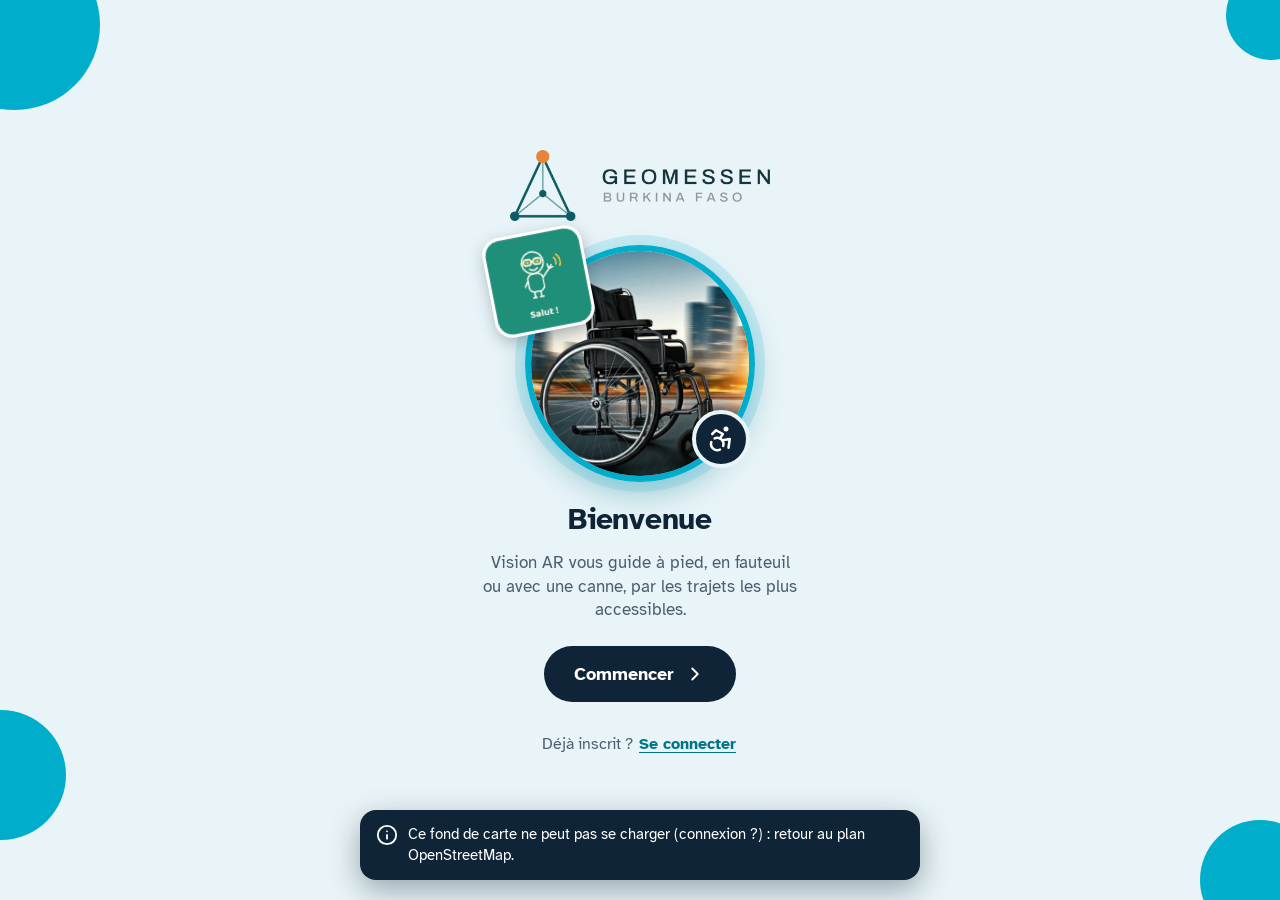
==== commit 00178de5: "Nouvel écran de chargement : logo Vision AR, onde GPS, trajet qui se dessine Remplace la route défil" ====
--- a/index.html
+++ b/index.html
@@ -54,29 +54,29 @@
 </script>
 </head>
 <body>
-<div id="loader" role="status" aria-live="polite">
-  <img class="ld-logo" src="img/geomessen.png" alt="Geomessen" width="180" height="60">
-  <svg class="ld-scene" viewBox="0 0 300 260" aria-hidden="true">
-    <defs><linearGradient id="ldSky" x1="0" y1="0" x2="0" y2="1"><stop offset="0" stop-color="#00AECC"/><stop offset="1" stop-color="#BDEFF7"/></linearGradient>
-      <clipPath id="ldClip"><rect width="300" height="260" rx="28"/></clipPath></defs>
-    <g clip-path="url(#ldClip)">
-      <rect width="300" height="75" fill="url(#ldSky)"/>
-      <rect y="72" width="300" height="190" fill="#9FD9A8"/>
-      <polygon points="140,72 160,72 270,262 30,262" fill="#5E6B78"/>
-      <polygon points="140,72 143,72 70,262 30,262" fill="#C9D3DC"/><polygon points="157,72 160,72 270,262 230,262" fill="#C9D3DC"/>
-      <g fill="#fff"><rect class="ld-dash" style="animation-delay:-0s" x="-2" y="-9" width="4" height="18" rx="2"/><rect class="ld-dash" style="animation-delay:-0.5s" x="-2" y="-9" width="4" height="18" rx="2"/><rect class="ld-dash" style="animation-delay:-1s" x="-2" y="-9" width="4" height="18" rx="2"/><rect class="ld-dash" style="animation-delay:-1.5s" x="-2" y="-9" width="4" height="18" rx="2"/></g>
-      <g class="ld-tree ld-l" style="animation-delay:-0s"><rect x="-1.5" y="-10" width="3" height="10" rx="1" fill="#8A5A3B"/><circle cy="-16" r="9" fill="#2E9E6B"/><circle cx="-4" cy="-19" r="5" fill="#3DDC97" opacity=".7"/></g><g class="ld-tree ld-l" style="animation-delay:-0.75s"><rect x="-1.5" y="-10" width="3" height="10" rx="1" fill="#8A5A3B"/><circle cy="-16" r="9" fill="#2E9E6B"/><circle cx="-4" cy="-19" r="5" fill="#3DDC97" opacity=".7"/></g><g class="ld-tree ld-l" style="animation-delay:-1.5s"><rect x="-1.5" y="-10" width="3" height="10" rx="1" fill="#8A5A3B"/><circle cy="-16" r="9" fill="#2E9E6B"/><circle cx="-4" cy="-19" r="5" fill="#3DDC97" opacity=".7"/></g><g class="ld-tree ld-l" style="animation-delay:-2.25s"><rect x="-1.5" y="-10" width="3" height="10" rx="1" fill="#8A5A3B"/><circle cy="-16" r="9" fill="#2E9E6B"/><circle cx="-4" cy="-19" r="5" fill="#3DDC97" opacity=".7"/></g><g class="ld-tree ld-r" style="animation-delay:-0s"><rect x="-1.5" y="-10" width="3" height="10" rx="1" fill="#8A5A3B"/><circle cy="-16" r="9" fill="#2E9E6B"/><circle cx="-4" cy="-19" r="5" fill="#3DDC97" opacity=".7"/></g><g class="ld-tree ld-r" style="animation-delay:-0.75s"><rect x="-1.5" y="-10" width="3" height="10" rx="1" fill="#8A5A3B"/><circle cy="-16" r="9" fill="#2E9E6B"/><circle cx="-4" cy="-19" r="5" fill="#3DDC97" opacity=".7"/></g><g class="ld-tree ld-r" style="animation-delay:-1.5s"><rect x="-1.5" y="-10" width="3" height="10" rx="1" fill="#8A5A3B"/><circle cy="-16" r="9" fill="#2E9E6B"/><circle cx="-4" cy="-19" r="5" fill="#3DDC97" opacity=".7"/></g><g class="ld-tree ld-r" style="animation-delay:-2.25s"><rect x="-1.5" y="-10" width="3" height="10" rx="1" fill="#8A5A3B"/><circle cy="-16" r="9" fill="#2E9E6B"/><circle cx="-4" cy="-19" r="5" fill="#3DDC97" opacity=".7"/></g>
-      <g class="ld-chair" transform="translate(150 218)">
-        <ellipse class="ld-tire" cx="-22" cy="0" rx="6" ry="26"/><ellipse class="ld-tire" cx="22" cy="0" rx="6" ry="26"/><ellipse class="ld-wheel" cx="-22" cy="0" rx="6" ry="26"/><ellipse class="ld-wheel" cx="22" cy="0" rx="6" ry="26"/>
-        <rect x="-18" y="-6" width="36" height="8" rx="3" fill="#0F2537"/>
-        <rect x="-15" y="-40" width="30" height="36" rx="8" fill="#007489"/>
-        <rect x="-13" y="-36" width="26" height="22" rx="5" fill="#0F2537" opacity=".35"/>
-        <path class="ld-arm" d="M-14 -34 L-24 -12" /><path class="ld-arm" d="M14 -34 L24 -12"/>
-        <circle cx="0" cy="-50" r="10" fill="#0F2537"/>
+<div id="loader" role="status" aria-live="polite" aria-label="Vision AR se charge">
+  <div class="ld-glow" aria-hidden="true"></div>
+  <div class="ld-stage" aria-hidden="true">
+    <!-- trajet en pointillés qui se dessine autour du logo jusqu'au repère d'arrivée -->
+    <svg class="ld-route" viewBox="0 0 320 320">
+      <path class="ld-path-bg" d="M44 262 C 24 170, 96 150, 112 92 C 126 40, 214 34, 248 70 C 282 106, 262 150, 276 168"/>
+      <path class="ld-path" d="M44 262 C 24 170, 96 150, 112 92 C 126 40, 214 34, 248 70 C 282 106, 262 150, 276 168"/>
+      <circle class="ld-start" cx="44" cy="262" r="7"/>
+      <g class="ld-pin" transform="translate(276 168)">
+        <circle class="ld-pin-halo" r="14"/>
+        <path d="M0 -26 C -10 -26 -16 -19 -16 -11 C -16 -1 0 12 0 12 C 0 12 16 -1 16 -11 C 16 -19 10 -26 0 -26 Z"/>
+        <circle cy="-12" r="5" class="ld-pin-dot"/>
       </g>
-    </g>
-  </svg>
-  <p class="ld-text">Chargement<span class="ld-dots" aria-hidden="true"></span></p>
+    </svg>
+    <!-- logo de l'appli, avec une onde qui rayonne comme un signal GPS -->
+    <span class="ld-wave"></span><span class="ld-wave ld-wave2"></span>
+    <img class="ld-app" src="img/vision-ar-logo.png" alt="" width="128" height="128">
+  </div>
+  <h1 class="ld-title">Vision AR</h1>
+  <p class="ld-tagline">Le trajet le plus accessible, pas le plus court</p>
+  <div class="ld-bar" aria-hidden="true"><span></span></div>
+  <p class="ld-text">Préparation de votre plan</p>
+  <div class="ld-brand"><span>par</span><img class="ld-logo" src="img/geomessen.png" alt="Geomessen Burkina Faso" width="150" height="50"></div>
 </div>
 <div id="map" aria-label="Plan"></div>
 <section id="panel" aria-live="polite"></section>
--- a/css/app.css
+++ b/css/app.css
@@ -221,6 +221,7 @@
 .search-clear:active .i { transform: scale(.88); background: var(--primary); color: var(--on-primary); }
 .search-clear:focus-visible { outline: 2px solid var(--primary); outline-offset: -2px; border-radius: 50%; }
 .places-box { display: contents; }
+.places-box > * { flex: none; }            /* la liste garde sa hauteur même quand le panneau déborde */
 .places { -webkit-backdrop-filter: var(--glass-filter); backdrop-filter: var(--glass-filter); outline: 1px solid var(--glass-border); outline-offset: -1px; background: var(--surface); border-radius: var(--radius); box-shadow: var(--shadow); overflow: hidden; }
 .place { width: 100%; min-height: 60px; border: 0; background: transparent; display: flex; align-items: center; gap: 12px; padding: 8px 14px; text-align: left; }
 .place + .place { border-top: 1px solid var(--hair); }
@@ -657,39 +658,67 @@
 #ar .haptic-legend li { padding: 8px 12px; border-radius: 12px; background: var(--surface-2); }
 #ar .haptic-legend b { color: var(--primary); margin-right: 4px; }
 
-/* ---- Écran de chargement : route qui défile, arbres de part et d'autre, personne en fauteuil ------------- */
-#loader { position: fixed; inset: 0; z-index: 3000; display: flex; flex-direction: column; align-items: center; justify-content: center; gap: 22px;
-  padding: calc(24px + var(--safe-top)) 24px calc(24px + var(--safe-bottom)); background: linear-gradient(180deg, #EEF7FA 0%, #D9ECF2 100%);
-  transition: opacity .4s ease, visibility .4s; }
+/* ---- Écran de chargement : logo Vision AR, onde « GPS », trajet qui se dessine jusqu'au repère d'arrivée ---- */
+#loader { position: fixed; inset: 0; z-index: 3000; display: flex; flex-direction: column; align-items: center; justify-content: center;
+  gap: 10px; overflow: hidden; text-align: center;
+  padding: calc(24px + var(--safe-top)) 24px calc(24px + var(--safe-bottom));
+  background: radial-gradient(120% 70% at 50% 0%, #E2F4F9 0%, #F6FBFD 55%, #FFFFFF 100%); color: #0F2537;
+  transition: opacity .45s ease, visibility .45s; font-family: "Atkinson Hyperlegible", system-ui, sans-serif; }
 #loader.done { opacity: 0; visibility: hidden; pointer-events: none; }
-[data-theme="neon"] #loader { background: radial-gradient(120% 60% at 50% 0%, #0E3442 0%, #061019 60%); }
-.ld-logo { width: min(180px, 50vw); height: auto; }
+[data-theme="neon"] #loader { background: radial-gradient(120% 70% at 50% 0%, #0D3A49 0%, #071A24 55%, #040D14 100%); color: #EAF7FA; }
+.ld-glow { position: absolute; width: 520px; height: 520px; left: 50%; top: 42%; translate: -50% -50%; border-radius: 50%; pointer-events: none;
+  background: radial-gradient(circle, rgba(0, 174, 204, .22) 0%, rgba(0, 174, 204, 0) 62%); }
+[data-theme="neon"] .ld-glow { background: radial-gradient(circle, rgba(91, 224, 234, .20) 0%, rgba(91, 224, 234, 0) 62%); }
+.ld-stage { position: relative; width: min(300px, 76vw); aspect-ratio: 1; display: grid; place-items: center; margin-bottom: 6px; }
+.ld-route { position: absolute; inset: 0; width: 100%; height: 100%; overflow: visible; }
+.ld-path-bg, .ld-path { fill: none; stroke-linecap: round; }
+.ld-path-bg { stroke: rgba(0, 116, 137, .12); stroke-width: 10; }
+[data-theme="neon"] .ld-path-bg { stroke: rgba(91, 224, 234, .10); }
+/* le trajet se dessine, puis repart : pointillés lumineux */
+.ld-path { stroke: #00AECC; stroke-width: 5; stroke-dasharray: 2 12; filter: drop-shadow(0 0 6px rgba(0, 174, 204, .55));
+  stroke-dashoffset: 0; animation: ld-march 1.1s linear infinite; }
+@keyframes ld-march { to { stroke-dashoffset: -28; } }
+.ld-start { fill: #FFFFFF; stroke: #007489; stroke-width: 5; }
+[data-theme="neon"] .ld-start { fill: #071A24; stroke: #5BE0EA; }
+.ld-pin path { fill: #F2B705; stroke: #FFFFFF; stroke-width: 3; }
+.ld-pin-dot { fill: #0F2537; }
+.ld-pin { animation: ld-pin 1.6s ease-in-out infinite; transform-box: fill-box; }
+@keyframes ld-pin { 0%, 100% { translate: 0 0; } 50% { translate: 0 -6px; } }
+.ld-pin-halo { fill: rgba(242, 183, 5, .35); transform-box: fill-box; transform-origin: center; animation: ld-halo 1.6s ease-out infinite; }
+@keyframes ld-halo { from { transform: scale(.4); opacity: .9; } to { transform: scale(1.8); opacity: 0; } }
+/* logo + onde */
+.ld-app { position: relative; width: 42%; height: auto; border-radius: 28%; z-index: 2;
+  box-shadow: 0 18px 40px rgba(0, 116, 137, .35), 0 0 0 6px rgba(255, 255, 255, .7); animation: ld-breathe 2.4s ease-in-out infinite; }
+[data-theme="neon"] .ld-app { box-shadow: 0 18px 44px rgba(0, 0, 0, .55), 0 0 0 6px rgba(91, 224, 234, .18); }
+@keyframes ld-breathe { 0%, 100% { scale: 1; } 50% { scale: 1.04; } }
+.ld-wave { position: absolute; width: 42%; aspect-ratio: 1; border-radius: 50%; border: 3px solid rgba(0, 174, 204, .55); z-index: 1;
+  animation: ld-wave 2.4s cubic-bezier(.2, .7, .3, 1) infinite; }
+.ld-wave2 { animation-delay: 1.2s; }
+@keyframes ld-wave { from { transform: scale(1); opacity: .9; } to { transform: scale(2.2); opacity: 0; } }
+/* textes */
+.ld-title { margin: 0; font-size: clamp(30px, 9vw, 40px); font-weight: 700; letter-spacing: .01em;
+  background: linear-gradient(90deg, #007489, #00AECC); -webkit-background-clip: text; background-clip: text; color: transparent; }
+[data-theme="neon"] .ld-title { background: linear-gradient(90deg, #5BE0EA, #FFFFFF); -webkit-background-clip: text; background-clip: text; }
+.ld-tagline { margin: 0; font-size: 16px; line-height: 1.35; color: #3D5568; max-width: 300px; text-wrap: balance; }
+[data-theme="neon"] .ld-tagline { color: #A9C7D3; }
+/* barre de progression continue (chargement de durée inconnue) */
+.ld-bar { width: min(220px, 60vw); height: 6px; border-radius: 3px; overflow: hidden; margin-top: 14px; background: rgba(0, 116, 137, .14); }
+[data-theme="neon"] .ld-bar { background: rgba(91, 224, 234, .14); }
+.ld-bar span { display: block; width: 40%; height: 100%; border-radius: 3px; background: linear-gradient(90deg, #00AECC, #F2B705);
+  animation: ld-bar 1.3s ease-in-out infinite; }
+@keyframes ld-bar { from { translate: -110% 0; } to { translate: 260% 0; } }
+.ld-text { margin: 4px 0 0; font-size: 14px; font-weight: 700; color: #007489; letter-spacing: .02em; }
+[data-theme="neon"] .ld-text { color: #5BE0EA; }
+.ld-brand { position: absolute; left: 0; right: 0; bottom: calc(22px + var(--safe-bottom)); display: flex; align-items: center; justify-content: center;
+  gap: 8px; font-size: 13px; color: #5B7182; }
+[data-theme="neon"] .ld-brand { color: #8FAAB7; }
+.ld-logo { width: 116px; height: auto; }
 [data-theme="neon"] .ld-logo { content: url("../img/geomessen-blanc.png"); }
-.ld-scene { width: min(300px, 80vw); height: auto; border-radius: 28px; box-shadow: 0 18px 40px rgba(0, 116, 137, .28); }
-.ld-text { margin: 0; font: 700 22px "Atkinson Hyperlegible", system-ui, sans-serif; color: #007489; letter-spacing: .02em; }
-[data-theme="neon"] .ld-text { color: #5BE0EA; }
-.ld-dots { display: inline-block; width: 1.4em; text-align: left; }
-.ld-dots::after { content: ""; animation: ld-dots 1.2s steps(4, end) infinite; }
-@keyframes ld-dots { 0% { content: ""; } 25% { content: "."; } 50% { content: ".."; } 75%, 100% { content: "..."; } }
-/* Perspective : chaque élément part de l'horizon (petit) et vient vers nous (grand), en accélérant */
-.ld-tree, .ld-dash { transform-box: view-box; animation: 3s cubic-bezier(.6, 0, .95, .5) infinite; }
-.ld-dash { animation-duration: 2s; animation-name: ld-dash; }
-.ld-tree.ld-l { animation-name: ld-tree-l; } .ld-tree.ld-r { animation-name: ld-tree-r; }
-@keyframes ld-dash { from { transform: translate(150px, 74px) scale(.08); } to { transform: translate(150px, 280px) scale(1.5); } }
-@keyframes ld-tree-l { from { transform: translate(134px, 74px) scale(.12); } to { transform: translate(-30px, 300px) scale(2.2); } }
-@keyframes ld-tree-r { from { transform: translate(166px, 74px) scale(.12); } to { transform: translate(330px, 300px) scale(2.2); } }
-.ld-tire { fill: none; stroke: #0F2537; stroke-width: 6; }
-.ld-wheel { fill: none; stroke: #5BE0EA; stroke-width: 2; stroke-dasharray: 3 9; animation: ld-roll .5s linear infinite; }
-@keyframes ld-roll { to { stroke-dashoffset: -12; } }
-.ld-arm { stroke: #007489; stroke-width: 6; stroke-linecap: round; fill: none; }
-.ld-chair { animation: ld-bob .5s ease-in-out infinite alternate; }
-@keyframes ld-bob { from { translate: 0 0; } to { translate: 0 -2px; } }
+@media (max-height: 640px) { .ld-stage { width: min(220px, 60vw); } .ld-brand { position: static; margin-top: 14px; } }
 @media (prefers-reduced-motion: reduce) {
-  .ld-tree, .ld-dash, .ld-wheel, .ld-chair, .ld-dots::after { animation: none; }
-  .ld-dots::after { content: "..."; }
-  .ld-dash:nth-child(1) { transform: translate(150px, 110px) scale(.4); } .ld-dash:nth-child(2) { transform: translate(150px, 170px) scale(.8); }
-  .ld-dash:nth-child(3) { transform: translate(150px, 245px) scale(1.2); } .ld-dash:nth-child(4) { display: none; }
-  .ld-tree { transform: translate(110px, 120px) scale(.6); } .ld-tree.ld-r { transform: translate(190px, 120px) scale(.6); }
+  .ld-path, .ld-pin, .ld-pin-halo, .ld-app, .ld-wave, .ld-bar span { animation: none; }
+  .ld-wave { opacity: .35; transform: scale(1.4); } .ld-wave2 { display: none; }
+  .ld-bar span { width: 100%; translate: 0 0; opacity: .6; }
 }
 
 /* ---- Stickers (js/stickers.js) : décoratifs, posés de travers comme de vrais autocollants -------------- */
@@ -744,3 +773,157 @@
 :root { --vp-gap: 0px; }
 #panel, body.sheet::after, .map-credits, #hud, #ar, .confirm, #loader, .stk-pop { bottom: calc(-1 * var(--vp-gap)); }
 body.sheet #map, body.nav #map { height: calc(100vh + var(--vp-gap)); height: calc(100dvh + var(--vp-gap)); }
+
+/* ---- Plus de transparence quand le plan est derrière le panneau (recherche, itinéraires, guidage) ---------- */
+body.sheet #panel, body.nav #panel { -webkit-backdrop-filter: blur(14px) saturate(1.6); backdrop-filter: blur(14px) saturate(1.6); }
+:root body.sheet, :root body.nav { --panel-bg: rgba(236, 241, 248, .4); }
+[data-theme="neon"] body.sheet, [data-theme="neon"] body.nav { --panel-bg: rgba(6, 16, 25, .55); }
+body.sheet .trip, body.sheet .places, body.sheet .rcard, body.sheet .icon-btn { --surface: rgba(255, 255, 255, .42); }
+[data-theme="neon"] body.sheet .trip, [data-theme="neon"] body.sheet .places, [data-theme="neon"] body.sheet .rcard,
+[data-theme="neon"] body.sheet .icon-btn { --surface: rgba(14, 32, 48, .4); }
+/* Mention des sources : verre translucide */
+.map-credits { background: color-mix(in srgb, var(--bg) 45%, transparent); border-top-color: rgba(255, 255, 255, .14);
+  -webkit-backdrop-filter: blur(14px) saturate(1.5); backdrop-filter: blur(14px) saturate(1.5); }
+
+/* ---- Départ modifiable (recherche façon Citymapper) ----------------------------------------------------- */
+.trip-origin { display: flex; align-items: center; gap: 8px; min-width: 0; min-height: 52px; padding: 4px 6px 4px 0; border: 0; background: transparent;
+  color: var(--ink); font: inherit; text-align: left; cursor: pointer; border-radius: 12px; }
+.trip-origin .grow { min-width: 0; }
+.trip-origin b .i { vertical-align: -3px; }
+.trip-origin b .i { width: 18px; height: 18px; color: var(--primary); }
+.trip-edit { display: grid; place-items: center; width: 40px; height: 40px; flex: none; border-radius: 50%; background: var(--surface-2); color: var(--primary); }
+.trip-edit .i { width: 18px; height: 18px; }
+.trip-origin:active .trip-edit { background: var(--primary-soft); }
+.trip-origin:focus-visible { outline: 2px solid var(--primary); outline-offset: 2px; }
+
+/* ---- Trajets favoris ------------------------------------------------------------------------------- */
+.favs { display: flex; flex-direction: column; gap: 8px; }
+.favs h3 { color: var(--primary); display: flex; align-items: center; gap: 8px; }
+.favs h3 .i { width: 20px; height: 20px; }
+.fav-row { display: flex; align-items: stretch; }
+.fav-row + .fav-row { border-top: 1px solid var(--hair); }
+.fav-row .place { flex: 1; min-width: 0; border-top: 0 !important; }
+.fav-del { flex: none; width: 52px; border: 0; background: transparent; color: var(--muted); display: grid; place-items: center; cursor: pointer; }
+.fav-del .i { width: 20px; height: 20px; }
+.fav-del:active { color: var(--danger); }
+.favs-empty { margin: 0; }
+.fav-toggle .i { width: 18px; height: 18px; }
+.fav-toggle.on { color: var(--primary); }
+.fav-toggle.on .i { fill: currentColor; }
+
+/* ---- Plan intérieur (TEST, js/indoor.js) --------------------------------------------------------- */
+#indoor { position: fixed; inset: 0; bottom: calc(-1 * var(--vp-gap)); z-index: 1250; display: flex; flex-direction: column;
+  background: var(--bg-grad), var(--bg); color: var(--ink); }
+.in-head { display: flex; align-items: center; gap: 12px; padding: calc(10px + var(--safe-top)) calc(var(--gutter) + var(--safe-right)) 8px calc(var(--gutter) + var(--safe-left)); }
+.in-head b { display: block; font-size: 18px; }
+.in-head small { display: block; color: var(--muted); font-size: 13px; }
+.in-floors { display: flex; gap: 8px; padding: 0 calc(var(--gutter) + var(--safe-right)) 8px calc(var(--gutter) + var(--safe-left)); overflow-x: auto; }
+.in-floors button { display: flex; align-items: center; gap: 6px; min-height: 44px; padding: 0 14px; border-radius: 22px; border: 2px solid transparent;
+  background: var(--surface-2); color: var(--ink); font: inherit; font-weight: 700; white-space: nowrap; cursor: pointer; }
+.in-floors button .i { width: 18px; height: 18px; }
+.in-floors button[aria-selected="true"] { border-color: var(--primary); background: var(--primary-soft); color: var(--primary); }
+.in-map { flex: 1; min-height: 0; margin: 0 calc(var(--gutter) + var(--safe-right)) 0 calc(var(--gutter) + var(--safe-left)); border-radius: 18px;
+  overflow: hidden; background: #EEF2F5; outline: 1px solid var(--glass-border); }
+.in-map .leaflet-container, .in-map.leaflet-container { background: #EEF2F5; }
+.in-label { transform: translate(-50%, -50%); white-space: nowrap; font-size: 12px; font-weight: 700; color: #1B2B38; background: rgba(255, 255, 255, .88);
+  border-radius: 8px; padding: 2px 7px; box-shadow: 0 1px 3px rgba(15, 37, 55, .2); }
+.in-label.in-elevator { color: #007489; } .in-label.in-toilets { color: #1C7A4D; } .in-label.in-entrance { color: #fff; background: #007489; }
+.in-label.in-stairs { color: #7A4B00; }
+.in-pin.start { width: 22px; height: 22px; border-radius: 50%; background: #fff; border: 6px solid #007489; box-shadow: 0 2px 6px rgba(15, 37, 55, .35); }
+.in-pin.end { width: 30px; height: 30px; border-radius: 50%; background: #B42318; color: #fff; display: grid; place-items: center; box-shadow: 0 2px 6px rgba(15, 37, 55, .35); }
+.in-pin.end .i { width: 16px; height: 16px; }
+.in-sheet { max-height: 42%; overflow-y: auto; display: flex; flex-direction: column; gap: 10px;
+  padding: 12px calc(var(--gutter) + var(--safe-right)) calc(14px + var(--safe-bottom) + var(--vp-gap)) calc(var(--gutter) + var(--safe-left)); }
+.in-pick { display: flex; align-items: flex-end; gap: 8px; }
+.in-pick label { flex: 1; min-width: 0; display: flex; flex-direction: column; gap: 4px; }
+.in-pick small { color: var(--muted); font-size: 13px; }
+.in-pick select { width: 100%; min-height: 48px; border-radius: 12px; border: 2px solid var(--line); background: var(--surface); color: var(--ink);
+  font: inherit; font-size: 16px; padding: 0 10px; }
+.in-pick .icon-btn { flex: none; }
+.in-steps { list-style: none; margin: 0; padding: 0; display: flex; flex-direction: column; gap: 6px; }
+.in-steps button { width: 100%; display: flex; align-items: center; gap: 10px; min-height: 48px; padding: 8px 12px; border: 0; border-radius: 12px;
+  background: var(--surface); color: var(--ink); font: inherit; text-align: left; cursor: pointer; outline: 1px solid var(--glass-border); }
+.in-steps button .i { width: 22px; height: 22px; flex: none; color: var(--primary); }
+.in-steps button span { flex: 1; }
+.in-steps em { font-style: normal; font-size: 12px; font-weight: 700; color: var(--muted); }
+.indoor-btn { display: flex; align-items: center; gap: 10px; text-align: left; }
+.indoor-btn small { display: block; font-weight: 400; color: var(--muted); font-size: 13px; }
+.in-chip { transform: translate(-50%, -50%); width: 30px; height: 30px; border-radius: 50%; display: grid; place-items: center; color: #fff;
+  box-shadow: 0 1px 4px rgba(15, 37, 55, .3); }
+.in-chip .i { width: 18px; height: 18px; }
+.in-chip.in-elevator { background: #007489; } .in-chip.in-stairs { background: #7A4B00; } .in-chip.in-toilets { background: #1C7A4D; }
+.in-label.in-entrance { transform: translate(-50%, 60%); }
+/* le plan prend la place disponible ; la liste des étapes défile en dessous */
+.in-sheet { max-height: 38%; }
+
+/* ---- Mon logement (TEST, js/home.js) : grands boutons, gros texte, utilisable sans regarder ---------------- */
+#home { position: fixed; inset: 0; bottom: calc(-1 * var(--vp-gap)); z-index: 1250; display: flex; flex-direction: column;
+  background: var(--bg-grad), var(--bg); color: var(--ink); overflow-y: auto; }
+.hm-head { display: flex; align-items: center; gap: 12px; padding: calc(10px + var(--safe-top)) calc(var(--gutter) + var(--safe-right)) 8px calc(var(--gutter) + var(--safe-left)); }
+.hm-head b { font-size: 20px; }
+.hm-body { flex: 1; display: flex; flex-direction: column; gap: 14px;
+  padding: 8px calc(var(--gutter) + var(--safe-right)) calc(20px + var(--safe-bottom) + var(--vp-gap)) calc(var(--gutter) + var(--safe-left)); }
+.hm-lead { font-size: 19px; line-height: 1.4; margin: 0; }
+.hm-field { display: flex; flex-direction: column; gap: 6px; font-weight: 700; }
+.hm-field input, .hm-field select { min-height: 56px; border-radius: 14px; border: 2px solid var(--line); background: var(--surface); color: var(--ink);
+  font: inherit; font-size: 18px; font-weight: 400; padding: 0 14px; }
+.hm-big { display: flex; align-items: center; gap: 14px; min-height: 72px; padding: 12px 18px; border-radius: 18px; border: 0; cursor: pointer;
+  background: var(--primary); color: var(--on-primary); font: inherit; font-size: 20px; font-weight: 700; text-align: left; }
+.hm-big .i { width: 28px; height: 28px; flex: none; }
+.hm-rooms { display: flex; flex-direction: column; gap: 10px; }
+.hm-rooms .hm-big { background: var(--surface); color: var(--ink); outline: 2px solid var(--glass-border); }
+.hm-rooms .hm-big .i { color: var(--primary); }
+.hm-row { display: flex; gap: 10px; flex-wrap: wrap; }
+.hm-row .btn { flex: 1; }
+.hm-wait { flex: 1; display: grid; place-items: center; text-align: center; font-size: 20px; }
+.hm-wait small { font-size: 15px; color: var(--muted); }
+.hm-spin { width: 56px; height: 56px; border-radius: 50%; border: 6px solid var(--primary-soft); border-top-color: var(--primary); animation: hm-spin 1s linear infinite; }
+@keyframes hm-spin { to { transform: rotate(360deg); } }
+@media (prefers-reduced-motion: reduce) { .hm-spin { animation: none; } }
+/* zone tactile géante : « J'y suis », calage, arrivée */
+.hm-tap { flex: 1; min-height: 40vh; width: 100%; border: 0; border-radius: 24px; cursor: pointer; padding: 24px;
+  background: var(--primary); color: var(--on-primary); font: inherit; font-size: 26px; font-weight: 700; line-height: 1.35; }
+.hm-guide { flex: 1; display: flex; flex-direction: column; gap: 14px; }
+.hm-now { font-size: 26px; font-weight: 700; line-height: 1.35; margin: 0; }
+.hm-left { font-size: 20px; color: var(--muted); margin: 0; min-height: 1.4em; }
+.hm-route { display: flex; align-items: center; gap: 12px; padding: 12px 14px; border-radius: 16px; background: var(--surface); outline: 1px solid var(--glass-border); font-size: 18px; font-weight: 700; }
+.hm-route small { display: block; font-size: 14px; font-weight: 400; color: var(--muted); }
+/* Balises : l'image de la caméra en fond, les consignes par-dessus */
+.bc-video { position: absolute; inset: 0; width: 100%; height: 100%; object-fit: cover; z-index: -1; opacity: .35; }
+#home:has(.bc-video) { background: #061019; color: #fff; }
+#home:has(.bc-video) .hm-now { text-shadow: 0 2px 8px rgba(0, 0, 0, .6); }
+.bc-explore { background: var(--surface); color: var(--ink); outline: 2px solid var(--primary); }
+.bc-explore .i { color: var(--primary); }
+.bc-quiet { background: var(--surface-2); color: var(--ink); }
+.bc-sugg { flex-direction: row; flex-wrap: wrap; }
+/* Balises à imprimer : affichées dans l'appli ; à l'impression, seules les balises sortent, une par page, à taille réelle */
+.bc-sheet { display: grid; grid-template-columns: 1fr; gap: 18px; }
+.bc-mark { margin: 0; padding: 16px; border-radius: 18px; background: #fff; color: #000; display: flex; flex-direction: column; align-items: center; gap: 10px; }
+.bc-mark > svg { width: min(100%, 300px); height: auto; shape-rendering: crispEdges; }
+.bc-mark figcaption { font-weight: 700; font-size: 17px; }
+.bc-mark .btn.bc-save { color: #0F2537; background: #E8F4F8; outline: 1px solid #9FB3C2; }
+.bc-save .i { width: 20px; height: 20px; }
+@media print {
+  html.bc-printing body > *:not(#home) { display: none !important; }
+  html.bc-printing #home { position: static; background: #fff; overflow: visible; }
+  html.bc-printing .hm-head, html.bc-printing .hm-body > :not(.bc-sheet), html.bc-printing .bc-save { display: none !important; }
+  html.bc-printing .bc-sheet { display: block; }
+  /* carré noir de 13,5 cm (MARKER_M dans js/beacons.js) : le dessin fait 8 unités dont 6 de noir -> 180 mm */
+  html.bc-printing .bc-mark { page-break-after: always; break-after: page; padding: 0; height: 260mm; justify-content: center; }
+  html.bc-printing .bc-mark > svg { width: 180mm; height: 180mm; }
+  html.bc-printing .bc-mark figcaption { font-size: 16pt; }
+}
+
+/* ---- « À l'arrivée » : comment entrer dans le bâtiment (js/arrival.js) ---------------------------- */
+.arrive-card { -webkit-backdrop-filter: var(--glass-filter); backdrop-filter: var(--glass-filter); outline: 1px solid var(--glass-border); outline-offset: -1px;
+  background: var(--surface); border-radius: var(--radius); padding: 14px 16px; box-shadow: var(--shadow); display: flex; flex-direction: column; gap: 8px; }
+.arrive-head { display: flex; align-items: center; gap: 10px; }
+.arrive-head h3 { flex: 1; color: var(--primary); display: flex; align-items: center; gap: 8px; }
+.arrive-card ul { list-style: none; margin: 0; padding: 0; display: flex; flex-direction: column; gap: 8px; }
+.arrive-card li { display: flex; align-items: flex-start; gap: 10px; font-size: 15px; line-height: 1.35; }
+.arrive-card li .i { width: 20px; height: 20px; flex: none; margin-top: 1px; }
+.arrive-card li.good .i { color: var(--ok); }
+.arrive-card li.bad .i { color: var(--danger); }
+.arrive-card li.bad span { font-weight: 700; }
+.arrive-card li.info .i { color: var(--muted); }
+.arrive-card .fine { margin: 0; }
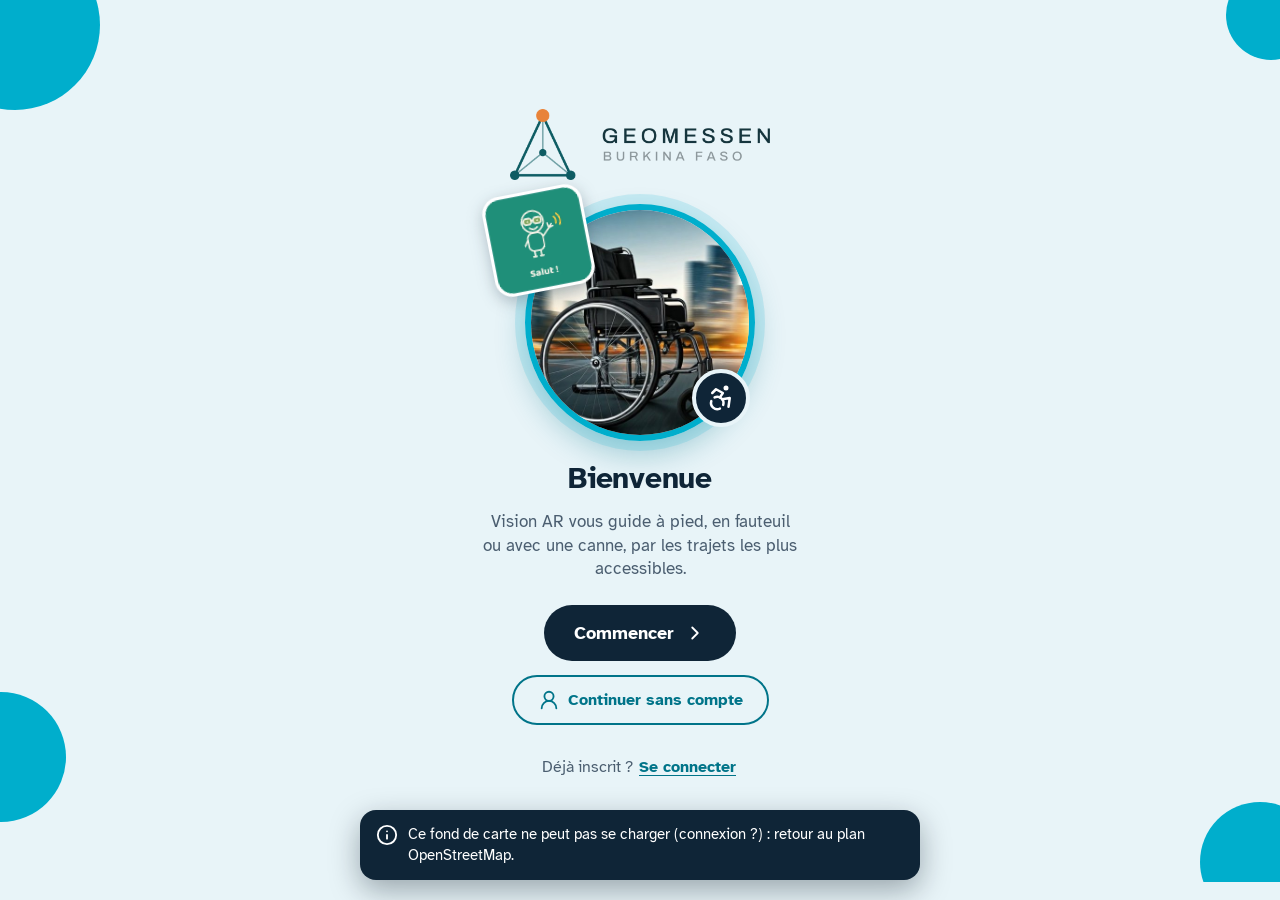
==== commit a1724e8a: "Ordinateur, connexion sans compte et version de présentation pour les recruteurs (v90) - Ordinateur " ====
--- a/index.html
+++ b/index.html
@@ -16,6 +16,22 @@
 <meta name="apple-mobile-web-app-title" content="Vision AR">
 <link rel="stylesheet" href="vendor/leaflet/leaflet.min.css">
 <link rel="stylesheet" href="css/app.css">
+<script>
+// Versions stable (/vision-ar/) et de présentation (/vision-ar-presentation/) : chacune son propre stockage sur
+// le téléphone (compte, profil, favoris, réglages), séparé de la version de test (/vision-ar-demo/) : les trois
+// sites partagent la même adresse hermes-bit.github.io.
+(() => {
+  const P = {"vision-ar": "stable:", "vision-ar-presentation": "pres:"}[location.pathname.split("/")[1]];
+  if (!P) return;
+  try {
+    const s = Storage.prototype, get = s.getItem, set = s.setItem, del = s.removeItem;
+    const key = (st, k) => st === window.localStorage ? P + k : k;
+    s.getItem = function (k) { return get.call(this, key(this, k)); };
+    s.setItem = function (k, v) { return set.call(this, key(this, k), v); };
+    s.removeItem = function (k) { return del.call(this, key(this, k)); };
+  } catch { /* navigation privée : stockage indisponible de toute façon */ }
+})();
+</script>
 <script>try { document.documentElement.dataset.theme = JSON.parse(localStorage.getItem("va-theme")) || "verre"; } catch { /* thème par défaut */ }</script>
 <script>
 // iOS 26, appli lancée depuis l'écran d'accueil : la hauteur annoncée est trop courte (environ la barre d'état),
--- a/css/app.css
+++ b/css/app.css
@@ -77,7 +77,7 @@
 *::-webkit-scrollbar { display: none; width: 0; height: 0; }
 
 /* ---- Mise en page : plan en haut, panneau en bas (portrait) --------------------------------- */
-#map { position: fixed; left: 0; right: 0; top: 0; height: 40vh; height: 40dvh; z-index: 0; background: var(--surface-2); }
+#map { position: fixed; left: 0; right: 0; top: 0; height: 40vh; height: 40dvh; z-index: 0; background: #F2EFE9; }   /* teinte des fonds de carte (pas de bande sombre si le dessin a un temps de retard) */
 #panel { position: fixed; left: 0; right: 0; bottom: 0; top: calc(40vh - 20px); top: calc(40dvh - 20px);
   overflow-y: auto; overscroll-behavior: contain; background: var(--panel-bg);
   -webkit-backdrop-filter: var(--glass-filter); backdrop-filter: var(--glass-filter); display: flex; flex-direction: column; gap: 14px;
@@ -89,12 +89,16 @@
 .handle::before { content: ""; position: absolute; left: 50%; top: 11px; width: 48px; height: 6px; margin-left: -24px; border-radius: 3px;
   background: var(--line); opacity: .7; }
 .sheet-head { touch-action: none; user-select: none; -webkit-user-select: none; }
-body.full #map { display: none; }
+body.full #map { visibility: hidden; pointer-events: none; }   /* (pas display: none : une carte de taille nulle cassait le fond vectoriel) */
 /* Recherche et choix d'itinéraire : le plan occupe tout l'écran, SOUS le panneau en verre ;
    le panneau prend la hauteur de son contenu et se réduit d'un glissement (voir layoutSheet) */
 body.sheet #map { height: 100vh; height: 100dvh; }
 body.sheet #panel { top: auto; min-height: 50vh; min-height: 50dvh; max-height: calc(100vh - 96px - var(--safe-top)); max-height: calc(100dvh - 96px - var(--safe-top));
   transform: translateY(var(--sheet-y, 0px)); transition: transform .3s cubic-bezier(.2, .8, .2, 1); }
+/* Une longue liste d'itinéraires ne recouvre plus la carte : le panneau s'arrête à 58 % de l'écran et sa liste
+   défile dedans (la carte et le trajet restent visibles au-dessus). Pendant la saisie d'une adresse, il reprend
+   toute la hauteur pour les suggestions. */
+body.sheet:not(.typing) #panel { max-height: min(calc(100vh - 96px - var(--safe-top)), 58vh); max-height: min(calc(100dvh - 96px - var(--safe-top)), 58dvh); }
 body.sheet.dragging #panel { transition: none; }
 /* Panneau abaissé : la poignée et le titre seulement ; le reste s'efface au lieu d'être coupé */
 body.sheet #panel > :not(.sheet-head) { transition: opacity .2s ease; }
@@ -292,7 +296,7 @@
 }
 
 /* ---- Carte : repères, popups, légende ------------------------------------------------------------ */
-.leaflet-container { font: inherit; background: var(--surface-2); }
+.leaflet-container { font: inherit; background: #F2EFE9; }
 .leaflet-popup-content-wrapper { border-radius: 14px; box-shadow: var(--shadow); }
 .leaflet-popup-content { margin: 12px 14px; }
 .pp { min-width: 190px; font-size: 14px; color: #0F2537; }
@@ -339,11 +343,11 @@
 .map-credits .leaflet-attribution-flag { display: none !important; }   /* petit drapeau de Leaflet : inutile ici */
 body.full .map-credits { display: none; }
 /* le bas du panneau laisse la place à la bande */
-body:not(.full) #panel { padding-bottom: calc(var(--gutter) + var(--safe-bottom) + 24px); }
+body:not(.full) #panel { padding-bottom: calc(var(--gutter) + var(--safe-bottom) + 24px + var(--vp-gap)); }
 body.sheet::after { display: none; }
 @media (orientation: landscape) and (max-height: 600px), (min-width: 768px) and (min-height: 601px) {
   .map-credits { left: var(--side); border-top: 0; border-radius: 8px 0 0 0; background: color-mix(in srgb, var(--bg) 85%, transparent); }
-  body:not(.full) #panel { padding-bottom: calc(var(--gutter) + var(--safe-bottom)); }
+  body:not(.full) #panel { padding-bottom: calc(var(--gutter) + var(--safe-bottom) + var(--vp-gap)); }
 }
 /* carte du dôme (guidage) : la mention reste en bas, dans la partie visible */
 #ar .leaflet-top.leaflet-right { top: auto; bottom: 0; }
@@ -457,6 +461,16 @@
 /* fond opaque : jamais de « trou » vers la caméra pendant le chargement des tuiles */
 #ar .dome-map { background: #E4E9ED; }
 #ar .dome-map > #map { background: #E4E9ED; }
+/* Mini-carte orientée dans le sens de la marche (comme un GPS de voiture) : la carte tourne avec la boussole,
+   agrandie pour que les coins restent couverts ; icônes et point de position restent droits. En grand : nord en haut. */
+#ar:not(.map-full) .dome-map > #map { inset: -30% !important; width: 160% !important; height: 160% !important;
+  rotate: calc(-1 * var(--heading, 0deg)); }
+#ar:not(.map-full) .dome-map .leaflet-marker-icon > * { rotate: var(--heading, 0deg); }
+#ar:not(.map-full) .dome-map .puck .cone { transform: none; }
+#ar:not(.map-full) .dome-map .leaflet-control-container { display: none; }
+#ar .dome-credit { position: absolute; z-index: 3; left: 0; right: 0; text-align: center; font-size: 10px; color: rgba(15, 37, 55, .7);
+  bottom: calc(74px + var(--safe-bottom) * .5 + var(--vp-gap)); pointer-events: none; text-shadow: 0 0 3px #fff; }
+#ar.map-full .dome-credit, #ar.native-ar .dome-credit { display: none; }
 #ar .ring { position: absolute; inset: 0; width: 100%; height: 100%; pointer-events: none; overflow: visible; }
 /* Poignée posée au sommet de l'anneau : tirer vers le haut / le bas (cible tactile de 44 px) */
 #ar .dome-grip { position: absolute; left: 50%; top: 0; width: 88px; height: 44px; margin-left: -44px; border: 0; background: transparent;
@@ -487,13 +501,21 @@
 .puck span { position: absolute; left: 50%; top: 50%; width: 26px; height: 26px; margin: -13px; border-radius: 50%; background: #2F80ED;
   border: 4px solid #fff; box-shadow: 0 0 0 6px rgba(47, 128, 237, .25), 0 3px 8px rgba(15, 37, 55, .4); }
 
+/* Texte lu par les lecteurs d'écran seulement */
+.sr-only { position: absolute; width: 1px; height: 1px; margin: -1px; overflow: hidden; clip: rect(0 0 0 0); white-space: nowrap; border: 0; }
+
 /* Barre de commandes en verre */
-#ar .dock { position: absolute; left: calc(10px + var(--safe-left)); right: calc(10px + var(--safe-right)); bottom: calc(10px + var(--safe-bottom));
-  display: flex; align-items: center; justify-content: space-between; gap: 6px; }
-#ar .dock .round { width: 52px; height: 52px; flex: none; border-radius: 50%; display: grid; place-items: center; }
-#ar .dock .pill { height: 52px; flex: 1; min-width: 0; border-radius: 999px; display: inline-flex; align-items: center; justify-content: center; gap: 6px;
-  font-weight: 700; font-size: 15px; padding: 0 10px; }
-#ar .dock .pill span { overflow: hidden; text-overflow: ellipsis; white-space: nowrap; }
+/* Retour terrain : libellés tronqués (« Arr… ») et bande vide dessous. Désormais 4 boutons de même largeur,
+   icône au-dessus du libellé (rien n'est jamais coupé, même sur un petit écran), posés plus bas : la barre
+   descend dans la zone de l'indicateur d'accueil sans la recouvrir entièrement. */
+#ar .dock { position: absolute; left: calc(8px + var(--safe-left)); right: calc(8px + var(--safe-right));
+  bottom: calc(6px + var(--safe-bottom) * .5); display: flex; align-items: center; gap: 6px; }
+#ar .dock .round, #ar .dock .pill { flex: 1 1 0; min-width: 0; width: auto; height: 60px; border-radius: 20px; padding: 0 2px;
+  display: flex; flex-direction: column; align-items: center; justify-content: center; gap: 3px;
+  font-weight: 700; font-size: 12.5px; line-height: 1.1; }
+#ar .dock .round span, #ar .dock .pill span { white-space: nowrap; }
+/* les crédits de la carte (licence) restent lisibles au-dessus de la barre */
+#ar .leaflet-bottom { margin-bottom: calc(70px + var(--safe-bottom) * .5); }
 #ar .dock .pill.stop { background: #C4321F; color: #fff; border-color: rgba(255, 255, 255, .85); }
 #ar .dock .center { width: 66px; height: 66px; flex: none; border-radius: 50%; border: 3px solid rgba(255, 255, 255, .9); background: var(--accent-grad);
   color: #04222B; display: grid; place-items: center; box-shadow: 0 0 0 6px rgba(61, 220, 151, .2), 0 10px 26px rgba(0, 174, 204, .55); }
@@ -519,7 +541,7 @@
 
 @media (max-width: 380px) {
   #ar .chip { padding: 5px 8px 5px 5px; gap: 6px; } #ar .chip-ic { width: 32px; height: 32px; } #ar .chip b { font-size: 14px; }
-  #ar .dock .pill span { display: none; } #ar .bubble-dist { font-size: 22px; } #ar .bubble b { font-size: 17px; }
+  #ar .dock .round, #ar .dock .pill { font-size: 11.5px; } #ar .dock .center { width: 56px; height: 56px; } #ar .dock { gap: 4px; } #ar .bubble-dist { font-size: 22px; } #ar .bubble b { font-size: 17px; }
 }
 @media (orientation: landscape) and (max-height: 600px) {
   #ar .top { right: auto; width: min(560px, 52%); }
@@ -574,6 +596,10 @@
 .confirm-box { width: min(440px, 100%); border-radius: 24px; padding: 18px; display: flex; flex-direction: column; gap: 14px;
   background: var(--surface-solid); color: var(--ink); box-shadow: var(--shadow); }
 .confirm-box h3 { color: var(--primary); }
+.loc-help ol { margin: 0; padding-left: 22px; display: flex; flex-direction: column; gap: 8px; font-size: 16px; line-height: 1.35; }
+.loc-help ol b { color: var(--primary); }
+#ar .banner-btn { width: 100%; text-align: left; font: inherit; cursor: pointer; display: flex; align-items: center; gap: 10px; }
+#ar .banner-btn > span { flex: 1; }
 
 /* ---- Authentification : Bienvenue, Connexion, Inscription (d'après la maquette) ----------------- */
 body.auth-screen #panel { padding: 0; gap: 0; background: var(--bg); }
@@ -773,6 +799,15 @@
 :root { --vp-gap: 0px; }
 #panel, body.sheet::after, .map-credits, #hud, #ar, .confirm, #loader, .stk-pop { bottom: calc(-1 * var(--vp-gap)); }
 body.sheet #map, body.nav #map { height: calc(100vh + var(--vp-gap)); height: calc(100dvh + var(--vp-gap)); }
+/* Le fond va jusqu'au bord, mais les COMMANDES restent au-dessus de cette rallonge : selon la version d'iOS, la
+   bande prolongée n'est pas toujours affichée, et la barre du guidage était coupée à moitié (retour du 19/10). */
+#ar .dock { bottom: calc(6px + var(--safe-bottom) * .5 + var(--vp-gap)); }
+#ar .sheet { bottom: calc(8px + var(--safe-bottom) + var(--vp-gap)); }
+#ar .rose { bottom: calc(88px + var(--safe-bottom) + var(--vp-gap)); }
+#ar .leaflet-bottom { margin-bottom: calc(70px + var(--safe-bottom) * .5 + var(--vp-gap)); }
+#ar .dome, #ar .dome-ui { height: calc(min(36vh, 330px) + var(--safe-bottom) + var(--vp-gap)); }
+.map-credits { padding-bottom: var(--vp-gap); }
+body.full #panel { padding-bottom: calc(var(--gutter) + var(--safe-bottom) + var(--vp-gap)); }
 
 /* ---- Plus de transparence quand le plan est derrière le panneau (recherche, itinéraires, guidage) ---------- */
 body.sheet #panel, body.nav #panel { -webkit-backdrop-filter: blur(14px) saturate(1.6); backdrop-filter: blur(14px) saturate(1.6); }
@@ -811,109 +846,6 @@
 .fav-toggle.on { color: var(--primary); }
 .fav-toggle.on .i { fill: currentColor; }
 
-/* ---- Plan intérieur (TEST, js/indoor.js) --------------------------------------------------------- */
-#indoor { position: fixed; inset: 0; bottom: calc(-1 * var(--vp-gap)); z-index: 1250; display: flex; flex-direction: column;
-  background: var(--bg-grad), var(--bg); color: var(--ink); }
-.in-head { display: flex; align-items: center; gap: 12px; padding: calc(10px + var(--safe-top)) calc(var(--gutter) + var(--safe-right)) 8px calc(var(--gutter) + var(--safe-left)); }
-.in-head b { display: block; font-size: 18px; }
-.in-head small { display: block; color: var(--muted); font-size: 13px; }
-.in-floors { display: flex; gap: 8px; padding: 0 calc(var(--gutter) + var(--safe-right)) 8px calc(var(--gutter) + var(--safe-left)); overflow-x: auto; }
-.in-floors button { display: flex; align-items: center; gap: 6px; min-height: 44px; padding: 0 14px; border-radius: 22px; border: 2px solid transparent;
-  background: var(--surface-2); color: var(--ink); font: inherit; font-weight: 700; white-space: nowrap; cursor: pointer; }
-.in-floors button .i { width: 18px; height: 18px; }
-.in-floors button[aria-selected="true"] { border-color: var(--primary); background: var(--primary-soft); color: var(--primary); }
-.in-map { flex: 1; min-height: 0; margin: 0 calc(var(--gutter) + var(--safe-right)) 0 calc(var(--gutter) + var(--safe-left)); border-radius: 18px;
-  overflow: hidden; background: #EEF2F5; outline: 1px solid var(--glass-border); }
-.in-map .leaflet-container, .in-map.leaflet-container { background: #EEF2F5; }
-.in-label { transform: translate(-50%, -50%); white-space: nowrap; font-size: 12px; font-weight: 700; color: #1B2B38; background: rgba(255, 255, 255, .88);
-  border-radius: 8px; padding: 2px 7px; box-shadow: 0 1px 3px rgba(15, 37, 55, .2); }
-.in-label.in-elevator { color: #007489; } .in-label.in-toilets { color: #1C7A4D; } .in-label.in-entrance { color: #fff; background: #007489; }
-.in-label.in-stairs { color: #7A4B00; }
-.in-pin.start { width: 22px; height: 22px; border-radius: 50%; background: #fff; border: 6px solid #007489; box-shadow: 0 2px 6px rgba(15, 37, 55, .35); }
-.in-pin.end { width: 30px; height: 30px; border-radius: 50%; background: #B42318; color: #fff; display: grid; place-items: center; box-shadow: 0 2px 6px rgba(15, 37, 55, .35); }
-.in-pin.end .i { width: 16px; height: 16px; }
-.in-sheet { max-height: 42%; overflow-y: auto; display: flex; flex-direction: column; gap: 10px;
-  padding: 12px calc(var(--gutter) + var(--safe-right)) calc(14px + var(--safe-bottom) + var(--vp-gap)) calc(var(--gutter) + var(--safe-left)); }
-.in-pick { display: flex; align-items: flex-end; gap: 8px; }
-.in-pick label { flex: 1; min-width: 0; display: flex; flex-direction: column; gap: 4px; }
-.in-pick small { color: var(--muted); font-size: 13px; }
-.in-pick select { width: 100%; min-height: 48px; border-radius: 12px; border: 2px solid var(--line); background: var(--surface); color: var(--ink);
-  font: inherit; font-size: 16px; padding: 0 10px; }
-.in-pick .icon-btn { flex: none; }
-.in-steps { list-style: none; margin: 0; padding: 0; display: flex; flex-direction: column; gap: 6px; }
-.in-steps button { width: 100%; display: flex; align-items: center; gap: 10px; min-height: 48px; padding: 8px 12px; border: 0; border-radius: 12px;
-  background: var(--surface); color: var(--ink); font: inherit; text-align: left; cursor: pointer; outline: 1px solid var(--glass-border); }
-.in-steps button .i { width: 22px; height: 22px; flex: none; color: var(--primary); }
-.in-steps button span { flex: 1; }
-.in-steps em { font-style: normal; font-size: 12px; font-weight: 700; color: var(--muted); }
-.indoor-btn { display: flex; align-items: center; gap: 10px; text-align: left; }
-.indoor-btn small { display: block; font-weight: 400; color: var(--muted); font-size: 13px; }
-.in-chip { transform: translate(-50%, -50%); width: 30px; height: 30px; border-radius: 50%; display: grid; place-items: center; color: #fff;
-  box-shadow: 0 1px 4px rgba(15, 37, 55, .3); }
-.in-chip .i { width: 18px; height: 18px; }
-.in-chip.in-elevator { background: #007489; } .in-chip.in-stairs { background: #7A4B00; } .in-chip.in-toilets { background: #1C7A4D; }
-.in-label.in-entrance { transform: translate(-50%, 60%); }
-/* le plan prend la place disponible ; la liste des étapes défile en dessous */
-.in-sheet { max-height: 38%; }
-
-/* ---- Mon logement (TEST, js/home.js) : grands boutons, gros texte, utilisable sans regarder ---------------- */
-#home { position: fixed; inset: 0; bottom: calc(-1 * var(--vp-gap)); z-index: 1250; display: flex; flex-direction: column;
-  background: var(--bg-grad), var(--bg); color: var(--ink); overflow-y: auto; }
-.hm-head { display: flex; align-items: center; gap: 12px; padding: calc(10px + var(--safe-top)) calc(var(--gutter) + var(--safe-right)) 8px calc(var(--gutter) + var(--safe-left)); }
-.hm-head b { font-size: 20px; }
-.hm-body { flex: 1; display: flex; flex-direction: column; gap: 14px;
-  padding: 8px calc(var(--gutter) + var(--safe-right)) calc(20px + var(--safe-bottom) + var(--vp-gap)) calc(var(--gutter) + var(--safe-left)); }
-.hm-lead { font-size: 19px; line-height: 1.4; margin: 0; }
-.hm-field { display: flex; flex-direction: column; gap: 6px; font-weight: 700; }
-.hm-field input, .hm-field select { min-height: 56px; border-radius: 14px; border: 2px solid var(--line); background: var(--surface); color: var(--ink);
-  font: inherit; font-size: 18px; font-weight: 400; padding: 0 14px; }
-.hm-big { display: flex; align-items: center; gap: 14px; min-height: 72px; padding: 12px 18px; border-radius: 18px; border: 0; cursor: pointer;
-  background: var(--primary); color: var(--on-primary); font: inherit; font-size: 20px; font-weight: 700; text-align: left; }
-.hm-big .i { width: 28px; height: 28px; flex: none; }
-.hm-rooms { display: flex; flex-direction: column; gap: 10px; }
-.hm-rooms .hm-big { background: var(--surface); color: var(--ink); outline: 2px solid var(--glass-border); }
-.hm-rooms .hm-big .i { color: var(--primary); }
-.hm-row { display: flex; gap: 10px; flex-wrap: wrap; }
-.hm-row .btn { flex: 1; }
-.hm-wait { flex: 1; display: grid; place-items: center; text-align: center; font-size: 20px; }
-.hm-wait small { font-size: 15px; color: var(--muted); }
-.hm-spin { width: 56px; height: 56px; border-radius: 50%; border: 6px solid var(--primary-soft); border-top-color: var(--primary); animation: hm-spin 1s linear infinite; }
-@keyframes hm-spin { to { transform: rotate(360deg); } }
-@media (prefers-reduced-motion: reduce) { .hm-spin { animation: none; } }
-/* zone tactile géante : « J'y suis », calage, arrivée */
-.hm-tap { flex: 1; min-height: 40vh; width: 100%; border: 0; border-radius: 24px; cursor: pointer; padding: 24px;
-  background: var(--primary); color: var(--on-primary); font: inherit; font-size: 26px; font-weight: 700; line-height: 1.35; }
-.hm-guide { flex: 1; display: flex; flex-direction: column; gap: 14px; }
-.hm-now { font-size: 26px; font-weight: 700; line-height: 1.35; margin: 0; }
-.hm-left { font-size: 20px; color: var(--muted); margin: 0; min-height: 1.4em; }
-.hm-route { display: flex; align-items: center; gap: 12px; padding: 12px 14px; border-radius: 16px; background: var(--surface); outline: 1px solid var(--glass-border); font-size: 18px; font-weight: 700; }
-.hm-route small { display: block; font-size: 14px; font-weight: 400; color: var(--muted); }
-/* Balises : l'image de la caméra en fond, les consignes par-dessus */
-.bc-video { position: absolute; inset: 0; width: 100%; height: 100%; object-fit: cover; z-index: -1; opacity: .35; }
-#home:has(.bc-video) { background: #061019; color: #fff; }
-#home:has(.bc-video) .hm-now { text-shadow: 0 2px 8px rgba(0, 0, 0, .6); }
-.bc-explore { background: var(--surface); color: var(--ink); outline: 2px solid var(--primary); }
-.bc-explore .i { color: var(--primary); }
-.bc-quiet { background: var(--surface-2); color: var(--ink); }
-.bc-sugg { flex-direction: row; flex-wrap: wrap; }
-/* Balises à imprimer : affichées dans l'appli ; à l'impression, seules les balises sortent, une par page, à taille réelle */
-.bc-sheet { display: grid; grid-template-columns: 1fr; gap: 18px; }
-.bc-mark { margin: 0; padding: 16px; border-radius: 18px; background: #fff; color: #000; display: flex; flex-direction: column; align-items: center; gap: 10px; }
-.bc-mark > svg { width: min(100%, 300px); height: auto; shape-rendering: crispEdges; }
-.bc-mark figcaption { font-weight: 700; font-size: 17px; }
-.bc-mark .btn.bc-save { color: #0F2537; background: #E8F4F8; outline: 1px solid #9FB3C2; }
-.bc-save .i { width: 20px; height: 20px; }
-@media print {
-  html.bc-printing body > *:not(#home) { display: none !important; }
-  html.bc-printing #home { position: static; background: #fff; overflow: visible; }
-  html.bc-printing .hm-head, html.bc-printing .hm-body > :not(.bc-sheet), html.bc-printing .bc-save { display: none !important; }
-  html.bc-printing .bc-sheet { display: block; }
-  /* carré noir de 13,5 cm (MARKER_M dans js/beacons.js) : le dessin fait 8 unités dont 6 de noir -> 180 mm */
-  html.bc-printing .bc-mark { page-break-after: always; break-after: page; padding: 0; height: 260mm; justify-content: center; }
-  html.bc-printing .bc-mark > svg { width: 180mm; height: 180mm; }
-  html.bc-printing .bc-mark figcaption { font-size: 16pt; }
-}
-
 /* ---- « À l'arrivée » : comment entrer dans le bâtiment (js/arrival.js) ---------------------------- */
 .arrive-card { -webkit-backdrop-filter: var(--glass-filter); backdrop-filter: var(--glass-filter); outline: 1px solid var(--glass-border); outline-offset: -1px;
   background: var(--surface); border-radius: var(--radius); padding: 14px 16px; box-shadow: var(--shadow); display: flex; flex-direction: column; gap: 8px; }
@@ -927,3 +859,105 @@
 .arrive-card li.bad span { font-weight: 700; }
 .arrive-card li.info .i { color: var(--muted); }
 .arrive-card .fine { margin: 0; }
+
+/* ---- Animation d'entrée (render() : seulement pour un élément dont la clé data-key est nouvelle) ---- */
+.enter { animation: va-enter .28s cubic-bezier(.2, .8, .3, 1) both; }
+@keyframes va-enter { from { opacity: 0; transform: translateY(8px); } }
+@media (prefers-reduced-motion: reduce) { .enter { animation: none; } }
+
+/* Point « vous êtes ici » sur la carte de recherche */
+.here-dot { width: 22px; height: 22px; border-radius: 50%; background: #2F80ED; border: 4px solid #fff;
+  box-shadow: 0 0 0 6px rgba(47, 128, 237, .22), 0 2px 6px rgba(15, 37, 55, .4); }
+/* Fin de trajet : écran d'arrivée, puis fondu de la vue caméra */
+#ar .arrive-panel { position: absolute; z-index: 9; left: calc(12px + var(--safe-left)); right: calc(12px + var(--safe-right));
+  bottom: calc(86px + var(--safe-bottom) * .5 + var(--vp-gap)); max-width: 520px; margin: 0 auto; padding: 22px 18px 18px;
+  border-radius: 26px; background: var(--surface-solid); color: var(--ink); box-shadow: var(--shadow); text-align: center;
+  display: flex; flex-direction: column; align-items: center; gap: 6px; animation: arr-in .5s cubic-bezier(.2, 1.2, .4, 1) both; }
+#ar .arrive-flag { width: 58px; height: 58px; border-radius: 50%; display: grid; place-items: center; background: #C92A2A; color: #fff;
+  box-shadow: 0 0 0 8px rgba(201, 42, 42, .18); margin-top: -50px; }
+#ar .arrive-flag .i { width: 28px; height: 28px; }
+#ar .arrive-panel h3 { font-size: 22px; color: var(--primary); }
+#ar .arrive-dest { font-weight: 700; font-size: 16px; }
+#ar .arrive-sum { color: var(--muted); font-size: 14px; }
+#ar .arrive-actions { display: flex; gap: 10px; width: 100%; margin-top: 8px; }
+#ar .arrive-actions .btn { flex: 1; min-height: 50px; }
+@keyframes arr-in { from { opacity: 0; transform: translateY(30px) scale(.96); } }
+#ar.leaving { opacity: 0; transition: opacity .45s ease; }
+@media (prefers-reduced-motion: reduce) { #ar .arrive-panel { animation: none; } #ar.leaving { transition: none; } }
+
+/* Entrée de la destination : où mène l'itinéraire, et « Indiquer l'entrée » */
+.door-card { display: flex; align-items: center; gap: 10px; padding: 10px 12px; border-radius: 16px; background: var(--surface-2); }
+.door-card > .i { color: var(--primary); flex: none; }
+.door-card b { display: block; font-size: 15px; }
+.door-card small { color: var(--muted); font-size: 13px; }
+.door-card .btn.small { width: auto; flex: none; min-height: 38px; padding: 0 12px; font-size: 14px; }
+body.picking-door #map { cursor: crosshair; }
+body.picking-door #panel { opacity: .55; pointer-events: none; }
+
+/* Repères de la carte : équipements d'accessibilité (carré bleu PMR) et établissements (rond de couleur) */
+.mk { position: relative; width: 30px; height: 30px; display: grid; place-items: center; color: #fff; border: 2px solid #fff;
+  box-shadow: 0 2px 6px rgba(15, 37, 55, .35); box-sizing: border-box; }
+.mk > .i { width: 16px; height: 16px; stroke-width: 2.2; }
+.mk-erp { border-radius: 50%; background: var(--c); }
+.mk-infra { border-radius: 8px; background: #1D5FAF; }
+.mk-mini { width: 22px; height: 22px; border-radius: 6px; border-width: 1.5px; }
+.mk-mini > .i { width: 12px; height: 12px; }
+.mk-acc { position: absolute; right: -6px; bottom: -6px; width: 16px; height: 16px; border-radius: 50%; border: 2px solid #fff;
+  display: grid; place-items: center; color: #fff; font: 900 10px/1 system-ui, sans-serif; box-sizing: border-box; }
+.mk-acc .i { width: 9px; height: 9px; stroke-width: 4; }
+.mk-acc.ok { background: #0E9F5B; }
+.mk-acc.steps { background: #B42318; }
+.mk-dot { width: 12px; height: 12px; border-radius: 50%; background: var(--c); border: 2px solid #fff; box-sizing: border-box;
+  box-shadow: 0 1px 3px rgba(15, 37, 55, .45); }
+.mk-transit { border-radius: 50%; background: var(--c); }
+
+/* Attente d'une position sûre avant de calculer le trajet */
+.msg.locating { display: flex; gap: 10px; align-items: flex-start; padding: 12px 14px; border-radius: 16px; background: var(--surface-2); }
+.msg.locating > .i { color: #2F80ED; flex: none; animation: loc-pulse 1.4s ease-in-out infinite; }
+@keyframes loc-pulse { 50% { opacity: .35; transform: scale(.9); } }
+@media (prefers-reduced-motion: reduce) { .msg.locating > .i { animation: none; } }
+
+/* ---- Ordinateur et tablette (mise en page côte à côte) : panneau en verre qui flotte AU-DESSUS de la carte ----
+   La carte occupe tout l'écran, le panneau se pose dessus avec une marge et des coins arrondis : sa transparence
+   (flou de la carte derrière) est la même que sur téléphone. Le bouton Paramètres passe à côté du panneau
+   (il cachait le titre), les mentions de la carte en bas à droite. */
+@media (orientation: landscape) and (max-height: 600px), (min-width: 768px) and (min-height: 601px) {
+  :root { --side: clamp(340px, 30vw, 440px); --float: 16px; }
+  body.sheet #map, body.nav #map { left: 0; right: 0; top: 0; height: 100vh; height: 100dvh; }
+  body.sheet #panel, body.sheet:not(.typing) #panel, body.nav #panel {
+    top: calc(var(--float) + var(--safe-top)); bottom: auto; left: calc(var(--float) + var(--safe-left)); right: auto;
+    width: var(--side); height: auto; min-height: 0;
+    max-height: calc(100vh - 2 * var(--float) - var(--safe-top)); max-height: calc(100dvh - 2 * var(--float) - var(--safe-top));
+    border-radius: 24px; box-shadow: 0 18px 50px rgba(6, 20, 32, .28); outline: 1px solid var(--glass-border); outline-offset: -1px;
+    padding-top: var(--gutter); padding-bottom: var(--gutter); transform: none !important; }
+  .map-settings { left: calc(var(--side) + 2 * var(--float) + var(--safe-left)); top: calc(var(--float) + var(--safe-top)); }
+  .map-close { top: calc(var(--float) + var(--safe-top)); right: calc(var(--float) + var(--safe-right)); }
+  .map-credits { left: auto; right: 0; border-radius: 10px 0 0 0; padding: 3px 10px; }
+  body.sheet::after { display: none; }
+}
+@media (orientation: landscape) and (max-height: 600px) {
+  :root { --float: 8px; --side: clamp(300px, 42vw, 400px); }
+}
+/* très grands écrans : panneau un peu plus large, texte un peu plus grand */
+@media (min-width: 1800px) and (min-height: 900px) {
+  :root { --side: 460px; }
+  body.sheet #panel { font-size: 17px; }
+}
+
+/* Vue de guidage sur grand écran : consigne et commandes en colonne centrée (elles s'étiraient sur 1 900 px) */
+@media (min-width: 900px) and (min-height: 601px) {
+  #ar .top { left: 50%; right: auto; width: min(640px, calc(100% - 20px)); transform: translateX(-50%); }
+  #ar .dock { left: 50%; right: auto; width: min(640px, calc(100% - 16px)); transform: translateX(-50%); }
+}
+/* Connexion sans compte */
+.btn.guest-btn { background: transparent; color: var(--primary); border: 2px solid var(--primary); border-radius: 999px; width: auto;
+  align-self: center; padding: 0 24px; min-height: 50px; font-size: 16px; display: inline-flex; align-items: center; gap: 8px; }
+.pres-note { display: flex; gap: 8px; align-items: flex-start; max-width: 340px; padding: 10px 12px; border-radius: 14px;
+  background: var(--primary-soft); color: var(--on-primary-soft); font-size: 14px; line-height: 1.4; text-align: left; }
+.pres-note .i { flex: none; margin-top: 2px; }
+/* Version de présentation : mode d'emploi de la visite */
+.tour-card { display: flex; flex-direction: column; gap: 8px; padding: 14px 16px; border-radius: var(--radius); background: var(--surface);
+  outline: 1px solid var(--glass-border); outline-offset: -1px; box-shadow: var(--shadow); }
+.tour-card h3 { color: var(--primary); display: flex; align-items: center; gap: 8px; }
+.tour-card ol { margin: 0; padding-left: 20px; display: flex; flex-direction: column; gap: 6px; font-size: 15px; line-height: 1.4; }
+.tour-card .btn { align-self: flex-start; width: auto; }
